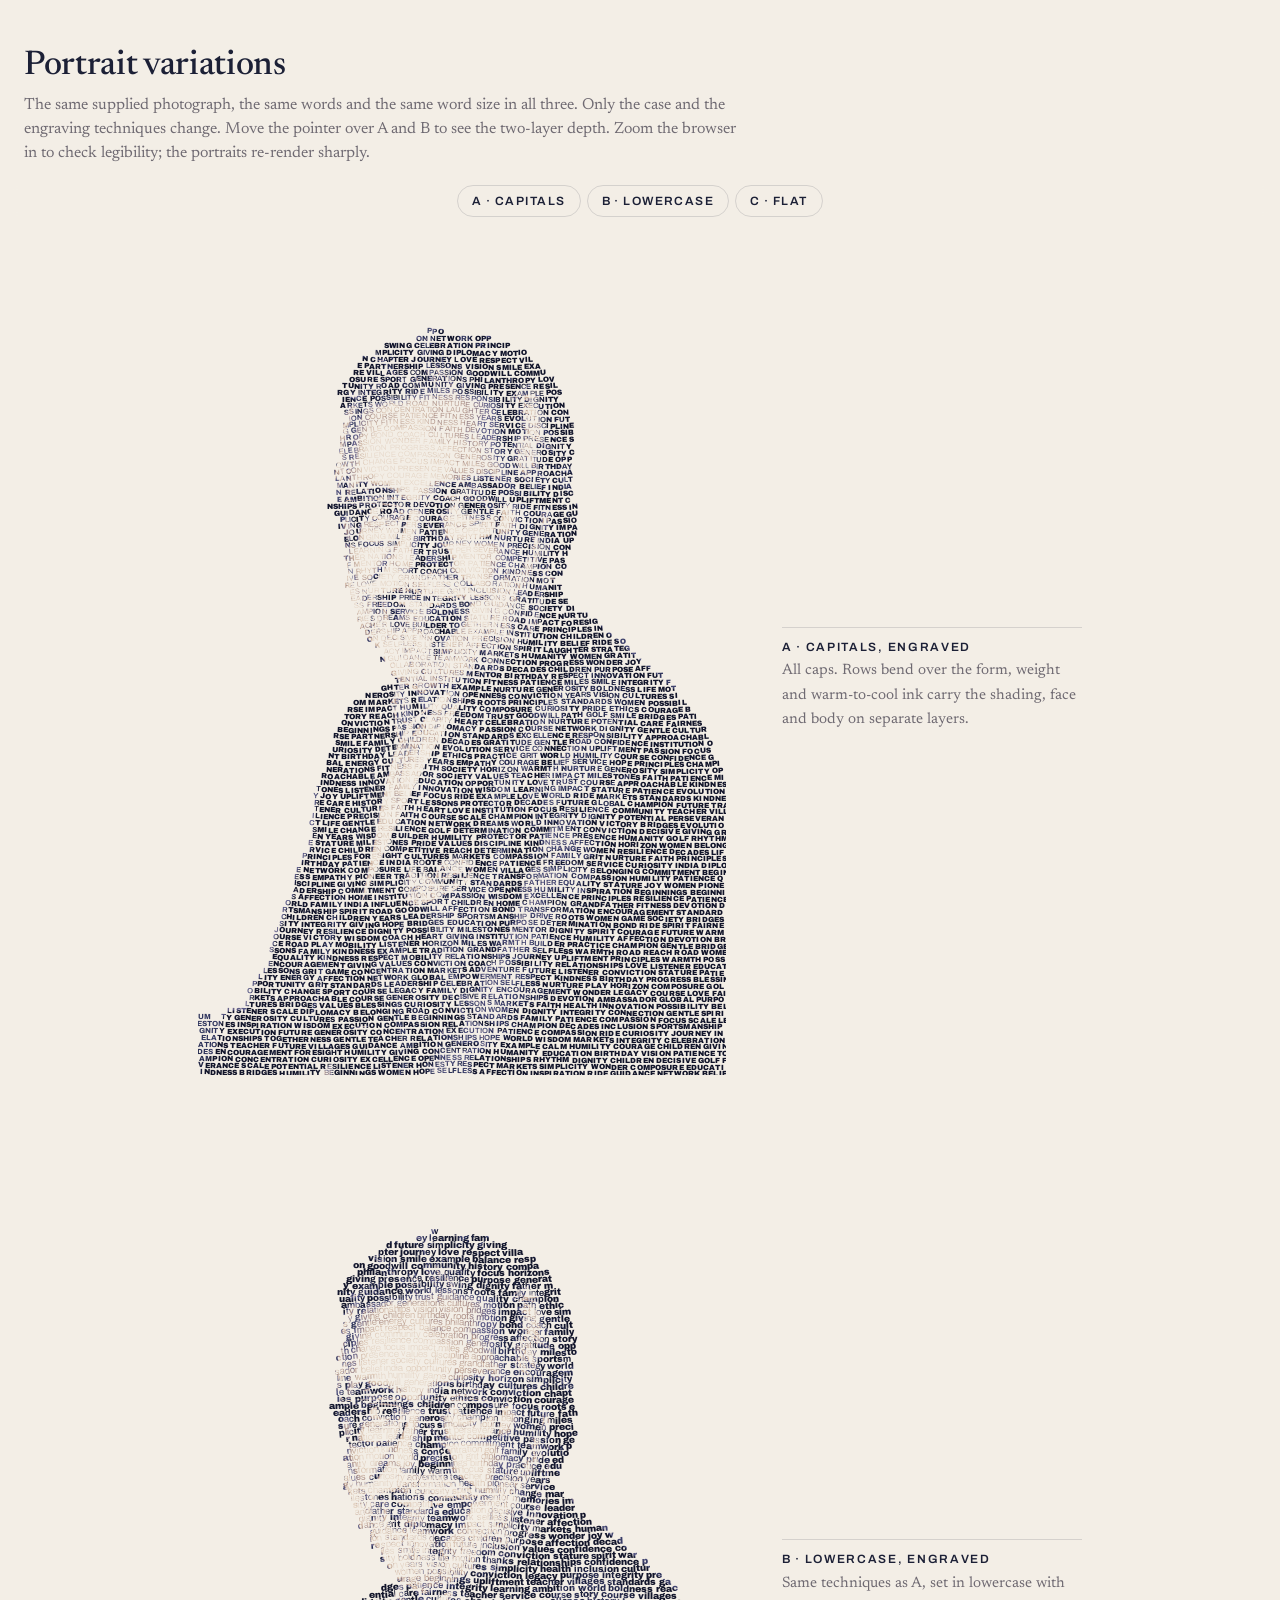
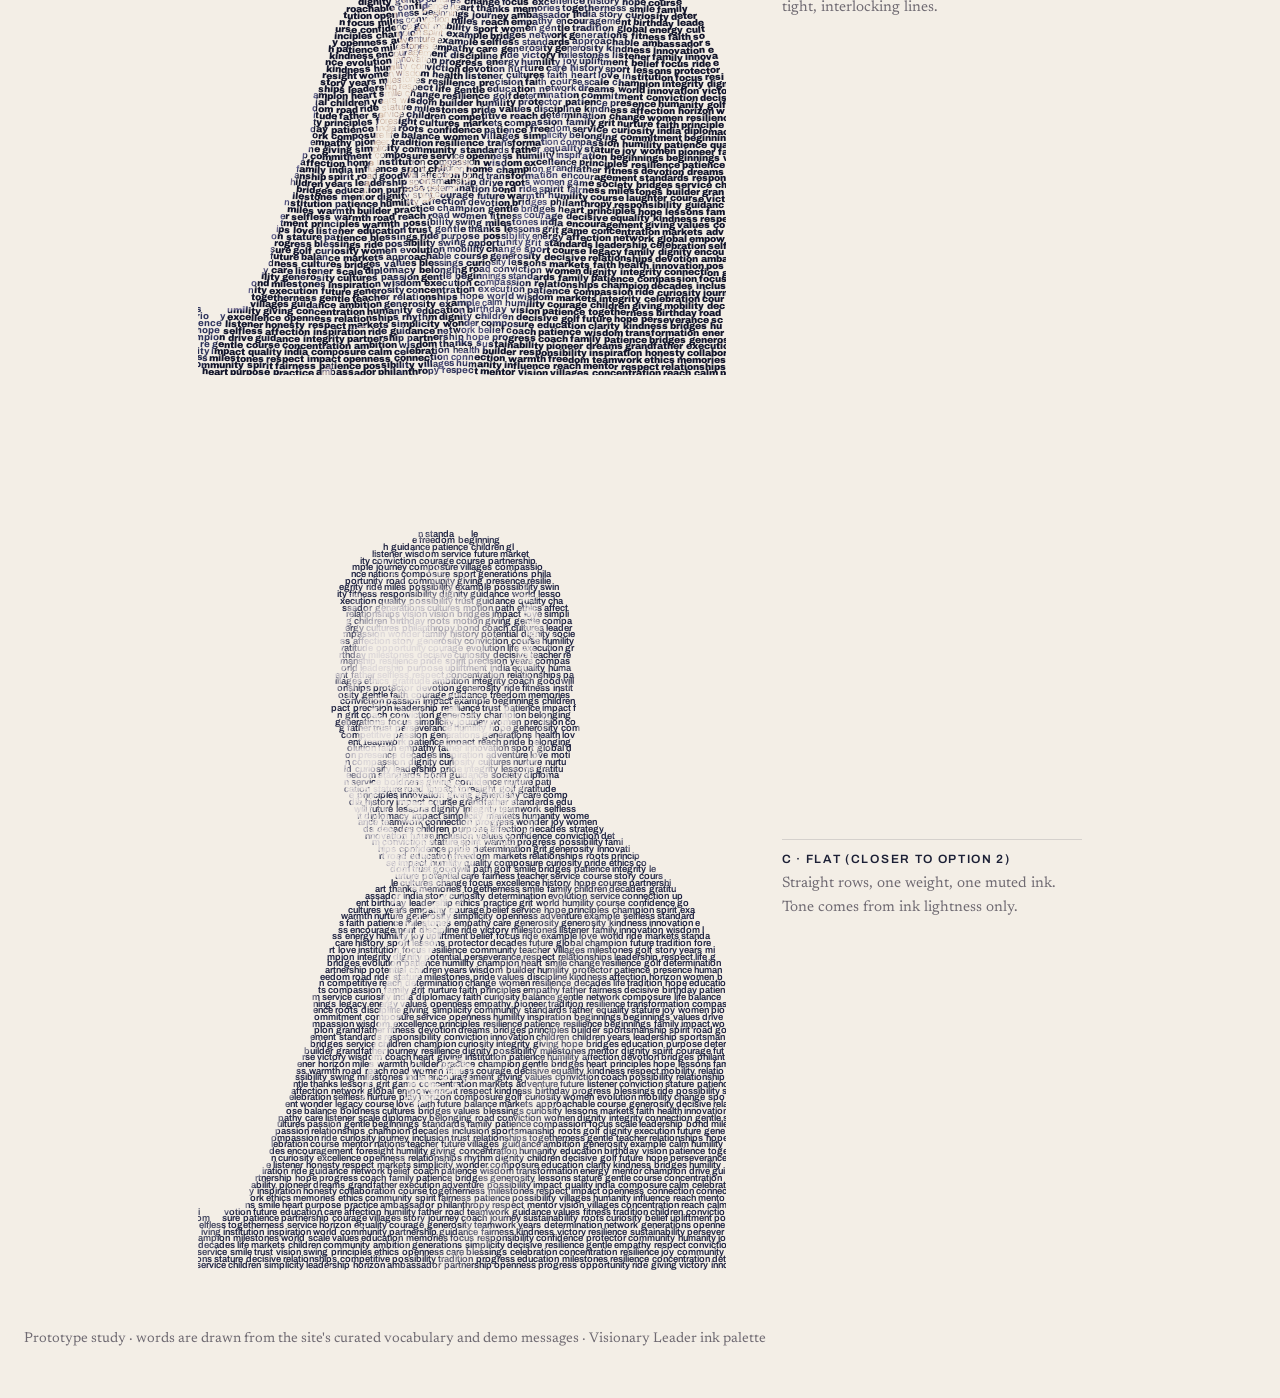
==== variations/index.html @ 2259f3e9 "Add portrait variation study (capitals / lowercase / flat) Standalone page at variations/index.html " ====
<!doctype html>
<html lang="en">
<head>
<meta charset="utf-8">
<meta name="viewport" content="width=device-width, initial-scale=1">
<title>Portrait Variations</title>
<link rel="preconnect" href="https://fonts.googleapis.com">
<link rel="preconnect" href="https://fonts.gstatic.com" crossorigin>
<link href="https://fonts.googleapis.com/css2?family=Archivo:wdth,wght@62..125,100..900&family=Newsreader:opsz,wght@6..72,400;6..72,500&display=swap" rel="stylesheet">
<style>
  :root { --paper: #f3eee6; --ink: #1c2036; --muted: #6f6a72; --line: rgba(28, 32, 54, .14); }
  * { box-sizing: border-box; }
  body { margin: 0; background: var(--paper); color: var(--ink); font: 400 16px/1.5 "Newsreader", Georgia, serif; }
  header { max-width: 1680px; margin: 0 auto; padding: 48px 24px 8px; }
  h1 { font: 500 34px/1.1 "Newsreader", Georgia, serif; margin: 0 0 8px; letter-spacing: -.01em; }
  header p { margin: 0; color: var(--muted); max-width: 720px; }
  nav { position: sticky; top: 0; z-index: 5; display: flex; gap: 6px; justify-content: center; padding: 12px; background: color-mix(in srgb, var(--paper) 88%, transparent); backdrop-filter: blur(8px); }
  nav a { font: 600 12px/1 "Archivo", sans-serif; letter-spacing: .12em; text-transform: uppercase; color: var(--ink); text-decoration: none; padding: 9px 14px; border: 1px solid var(--line); border-radius: 999px; }
  nav a:hover { background: var(--ink); color: var(--paper); }
  .grid { margin: 0 auto; padding: 0 24px; }
  /* each variation at the size the portrait has on the live site: ~88% of the viewport height */
  figure { margin: 0 auto; min-height: 100vh; display: flex; align-items: center; justify-content: center; gap: 56px; padding: 40px 0; max-width: 1400px; }
  .stage { position: relative; height: min(88vh, 150vw); aspect-ratio: 2 / 3; flex: none; }
  figcaption { max-width: 300px; }
  .stage canvas { position: absolute; inset: 0; width: 100%; height: 100%; transition: transform .25s ease-out; }
  figcaption { border-top: 1px solid var(--line); padding-top: 12px; }
  @media (max-width: 800px) { figure { flex-direction: column; gap: 16px; } .stage { height: auto; width: 100%; } figcaption { max-width: none; } }
  figcaption b { display: block; font: 600 12px/1.2 "Archivo", sans-serif; letter-spacing: .14em; text-transform: uppercase; margin-bottom: 4px; }
  figcaption span { color: var(--muted); font-size: 15px; }
  .note { max-width: 1680px; margin: 0 auto; padding: 0 24px 48px; color: var(--muted); font-size: 14px; }
</style>
</head>
<body>
<header>
  <h1>Portrait variations</h1>
  <p>The same supplied photograph, the same words and the same word size in all three. Only the case and the engraving techniques change. Move the pointer over A and B to see the two-layer depth. Zoom the browser in to check legibility; the portraits re-render sharply.</p>
</header>

<nav><a href="#v-a">A · Capitals</a><a href="#v-b">B · Lowercase</a><a href="#v-c">C · Flat</a></nav>
<div class="grid">
  <figure id="v-a">
    <div class="stage" data-variant="caps"></div>
    <figcaption><b>A · Capitals, engraved</b><span>All caps. Rows bend over the form, weight and warm-to-cool ink carry the shading, face and body on separate layers.</span></figcaption>
  </figure>
  <figure id="v-b">
    <div class="stage" data-variant="lower"></div>
    <figcaption><b>B · Lowercase, engraved</b><span>Same techniques as A, set in lowercase with tight, interlocking lines.</span></figcaption>
  </figure>
  <figure id="v-c">
    <div class="stage" data-variant="flat"></div>
    <figcaption><b>C · Flat (closer to option 2)</b><span>Straight rows, one weight, one muted ink. Tone comes from ink lightness only.</span></figcaption>
  </figure>
</div>
<p class="note">Prototype study · words are drawn from the site's curated vocabulary and demo messages · Visionary Leader ink palette</p>

<script src="portrait-src.js"></script>
<script src="../js/data.js"></script>
<script>
(async function () {
  const PAPER = [243, 238, 230];
  const FONT = '"Archivo", "Arial Narrow", sans-serif';

  // ---------- image sources ----------
  async function load(src) { const i = new Image(); i.src = src; await i.decode(); return i; }
  function pixels(img) {
    const c = document.createElement('canvas'); c.width = img.width; c.height = img.height;
    const x = c.getContext('2d'); x.drawImage(img, 0, 0);
    const d = x.getImageData(0, 0, c.width, c.height).data, out = new Float32Array(c.width * c.height);
    for (let i = 0; i < out.length; i++) out[i] = d[i * 4] / 255;
    return { w: c.width, h: c.height, d: out };
  }
  // separable box blur, three passes ≈ gaussian; used for the "form" field the rows bend over
  function blur(src, r) {
    const { w, h } = src; let a = Float32Array.from(src.d), b = new Float32Array(a.length);
    for (let pass = 0; pass < 3; pass++) {
      for (let y = 0; y < h; y++) { let s = 0; for (let x = -r; x <= r; x++) s += a[y * w + Math.min(w - 1, Math.max(0, x))];
        for (let x = 0; x < w; x++) { b[y * w + x] = s / (2 * r + 1); s += a[y * w + Math.min(w - 1, x + r + 1)] - a[y * w + Math.max(0, x - r)]; } }
      for (let x = 0; x < w; x++) { let s = 0; for (let y = -r; y <= r; y++) s += b[Math.min(h - 1, Math.max(0, y)) * w + x];
        for (let y = 0; y < h; y++) { a[y * w + x] = s / (2 * r + 1); s += b[Math.min(h - 1, y + r + 1) * w + x] - b[Math.max(0, y - r) * w + x]; } }
    }
    return { w, h, d: a };
  }
  const sampler = f => (u, v) => { // bilinear, normalised coords
    const x = Math.min(f.w - 1.001, Math.max(0, u * f.w - .5)), y = Math.min(f.h - 1.001, Math.max(0, v * f.h - .5));
    const x0 = x | 0, y0 = y | 0, fx = x - x0, fy = y - y0, i = y0 * f.w + x0;
    return (f.d[i] * (1 - fx) + f.d[i + 1] * fx) * (1 - fy) + (f.d[i + f.w] * (1 - fx) + f.d[i + f.w + 1] * fx) * fy;
  };

  await Promise.race([Promise.all([
    document.fonts.load('400 20px "Archivo"'), document.fonts.load('800 20px "Archivo"'), document.fonts.load('200 20px "Archivo"')
  ]), new Promise(r => setTimeout(r, 3000))]);
  const lumF = pixels(await load(window.PM_LUM)), maskF = pixels(await load(window.PM_MASK));
  const L = sampler(lumF), M = sampler(maskF), F = sampler(blur(lumF, 26));

  // ---------- words ----------
  const words = window.VOCAB_RAW.map(s => s.split('|')[0].split(',')[0]);
  window.SAMPLE_MESSAGES.forEach(m => m.text.toLowerCase().match(/[a-z]{4,}/g).forEach(w => words.includes(w) && words.push(w)));
  function rng(seed) { let a = seed >>> 0; return () => { a = (a * 1664525 + 1013904223) >>> 0; return a / 4294967296; }; }

  // ---------- colour ----------
  const hex = h => [1, 3, 5].map(i => parseInt(h.slice(i, i + 2), 16));
  function ramp(stops) { // stops: [[t, '#hex'], ...]
    const s = stops.map(([t, h]) => [t, hex(h)]);
    return t => {
      let k = 0; while (k < s.length - 2 && t > s[k + 1][0]) k++;
      const [t0, c0] = s[k], [t1, c1] = s[k + 1], f = Math.min(1, Math.max(0, (t - t0) / (t1 - t0)));
      return c0.map((c, i) => Math.round(c + (c1[i] - c) * f));
    };
  }
  // warm light → cool shadow (Visionary Leader: muted indigo family)
  const warmCool = ramp([[0, '#f3eee6'], [0.1, '#d9c0aa'], [0.3, '#a5877f'], [0.55, '#5c5b8a'], [0.8, '#2e345d'], [1, '#11142a']]);
  const flatInk = ramp([[0, '#f3eee6'], [0.1, '#cfcad0'], [1, '#1c2140']]);

  // ---------- renderer ----------
  const VARIANTS = {
    caps:  { upper: true,  engraved: true },
    lower: { upper: false, engraved: true },
    flat:  { upper: false, engraved: false }
  };
  // 0 = highlight, 1 = deep shadow. Highlights keep a floor of light ink so the whole silhouette stays made of words
  const toneOf = l => { const k = Math.min(1, Math.max(0, (0.85 - l) / 0.7)); return 0.06 + 0.94 * k * k * (3 - 2 * k); }; // S-curve: clean highlights, deep features
  const FACE = (u, v) => { const dx = (u - 0.47) / 0.27, dy = (v - 0.31) / 0.27; return dx * dx + dy * dy < 1; };

  function render(stage) {
    const opt = VARIANTS[stage.dataset.variant];
    const W = stage.clientWidth, H = stage.clientHeight, dpr = Math.min(3, window.devicePixelRatio || 1);
    stage.innerHTML = '';
    const layers = (opt.engraved ? ['body', 'face'] : ['all']).map(name => {
      const c = document.createElement('canvas'); c.width = Math.round(W * dpr); c.height = Math.round(H * dpr); c.dataset.layer = name;
      stage.appendChild(c); const x = c.getContext('2d'); x.textBaseline = 'alphabetic'; return { name, c, x };
    });
    const pick = (u, v) => layers.length === 1 ? layers[0] : layers[FACE(u, v) ? 1 : 0];

    // identical row pitch for every variant; lowercase gets a larger body so its x-height matches cap density
    const lh = H / 118;   // ≈ 7px rows at live size: reads as an image, words legible up close or zoomed
    const fs = opt.upper ? lh * 1.12 : lh * 1.4;   // tight leading: letters nearly touch row to row, so shadows can go dark
    const track = opt.upper ? fs * 0.02 : 0;
    const space = fs * 0.26;
    const amp = opt.engraved ? lh * 1.6 : 0;             // how far rows bend over the form
    const R = rng(20261001);
    const widthCache = new Map();
    const adv = (ch, wt) => {
      const k = wt + ch; let v = widthCache.get(k);
      if (v === undefined) { const x = layers[0].x; x.font = `${wt} ${fs}px ${FONT}`; v = x.measureText(ch).width; widthCache.set(k, v); }
      return v;
    };
    const baseline = (x, y0) => y0 - amp * (F(x / W, y0 / H) - 0.5);
    // 0 = highlight, 1 = deep shadow. Highlights keep a floor of light ink so the whole silhouette stays made of words
    const tone = (x, y) => toneOf(L(x / W, y / H));

    layers.forEach(l => { if ('fontStretch' in l.x) l.x.fontStretch = 'semi-condensed'; });

    for (let y0 = -amp; y0 < H + amp; y0 += lh) {
      let x = -R() * fs * 6;
      while (x < W) {
        let word = words[(R() * words.length) | 0]; word = opt.upper ? word.toUpperCase() : word;
        for (const ch of word) {
          const t0 = tone(x, baseline(x, y0));
          const wt = opt.engraved ? Math.round((120 + 780 * Math.pow(t0, 0.85)) / 20) * 20 : 600;
          const a = adv(ch, wt), cx = x + a / 2, cy = baseline(cx, y0);
          const u = cx / W, v = (cy - fs * 0.3) / H;
          if (u >= 0 && u <= 1 && v >= 0 && v <= 1 && M(u, v) > 0.5) {
            const ctx = pick(u, v).x;
            ctx.font = `${wt} ${fs}px ${FONT}`;
            ctx.fillStyle = '#000';
            if (opt.engraved) {
              const ang = Math.atan2(baseline(cx + 2, y0) - baseline(cx - 2, y0), 4);
              const c = Math.cos(ang), s = Math.sin(ang);
              ctx.setTransform(dpr * c, dpr * s, -dpr * s, dpr * c, dpr * cx, dpr * cy);
              ctx.fillText(ch, -a / 2, 0);
            } else {
              ctx.setTransform(dpr, 0, 0, dpr, 0, 0);
              ctx.fillText(ch, x, cy);
            }
          }
          x += a + track;
        }
        x += space;
      }
    }
    // colour every pixel inside the letters from the tone-mapped photo, so detail survives below letter size
    const paint = colourImage(opt.engraved ? warmCool : flatInk);
    layers.forEach(l => {
      l.x.setTransform(1, 0, 0, 1, 0, 0);
      l.x.globalCompositeOperation = 'source-in';
      l.x.drawImage(paint, 0, 0, l.c.width, l.c.height);
      l.x.globalCompositeOperation = 'source-over';
    });
  }
  const paintCache = new Map();
  function colourImage(rampFn) {
    if (paintCache.has(rampFn)) return paintCache.get(rampFn);
    const c = document.createElement('canvas'); c.width = lumF.w; c.height = lumF.h;
    const x = c.getContext('2d'), id = x.createImageData(c.width, c.height);
    for (let i = 0; i < lumF.d.length; i++) {
      const col = rampFn(toneOf(lumF.d[i]));
      id.data[i * 4] = col[0]; id.data[i * 4 + 1] = col[1]; id.data[i * 4 + 2] = col[2]; id.data[i * 4 + 3] = 255;
    }
    x.putImageData(id, 0, 0); paintCache.set(rampFn, c); return c;
  }

  const stages = [...document.querySelectorAll('.stage')];
  stages.forEach(render);

  // two-layer relief: the face layer moves slightly more than the body layer
  stages.filter(s => VARIANTS[s.dataset.variant].engraved).forEach(s => {
    s.addEventListener('pointermove', e => {
      const r = s.getBoundingClientRect(), mx = (e.clientX - r.left) / r.width - 0.5, my = (e.clientY - r.top) / r.height - 0.5;
      s.querySelector('[data-layer=face]').style.transform = `translate(${mx * 7}px, ${my * 5}px)`;
      s.querySelector('[data-layer=body]').style.transform = `translate(${mx * -3}px, ${my * -2}px)`;
    });
    s.addEventListener('pointerleave', () => s.querySelectorAll('canvas').forEach(c => { c.style.transform = ''; }));
  });

  let t, lastDpr = devicePixelRatio;
  addEventListener('resize', () => { clearTimeout(t); t = setTimeout(() => { stages.forEach(render); lastDpr = devicePixelRatio; }, 200); });
})();
</script>
</body>
</html>
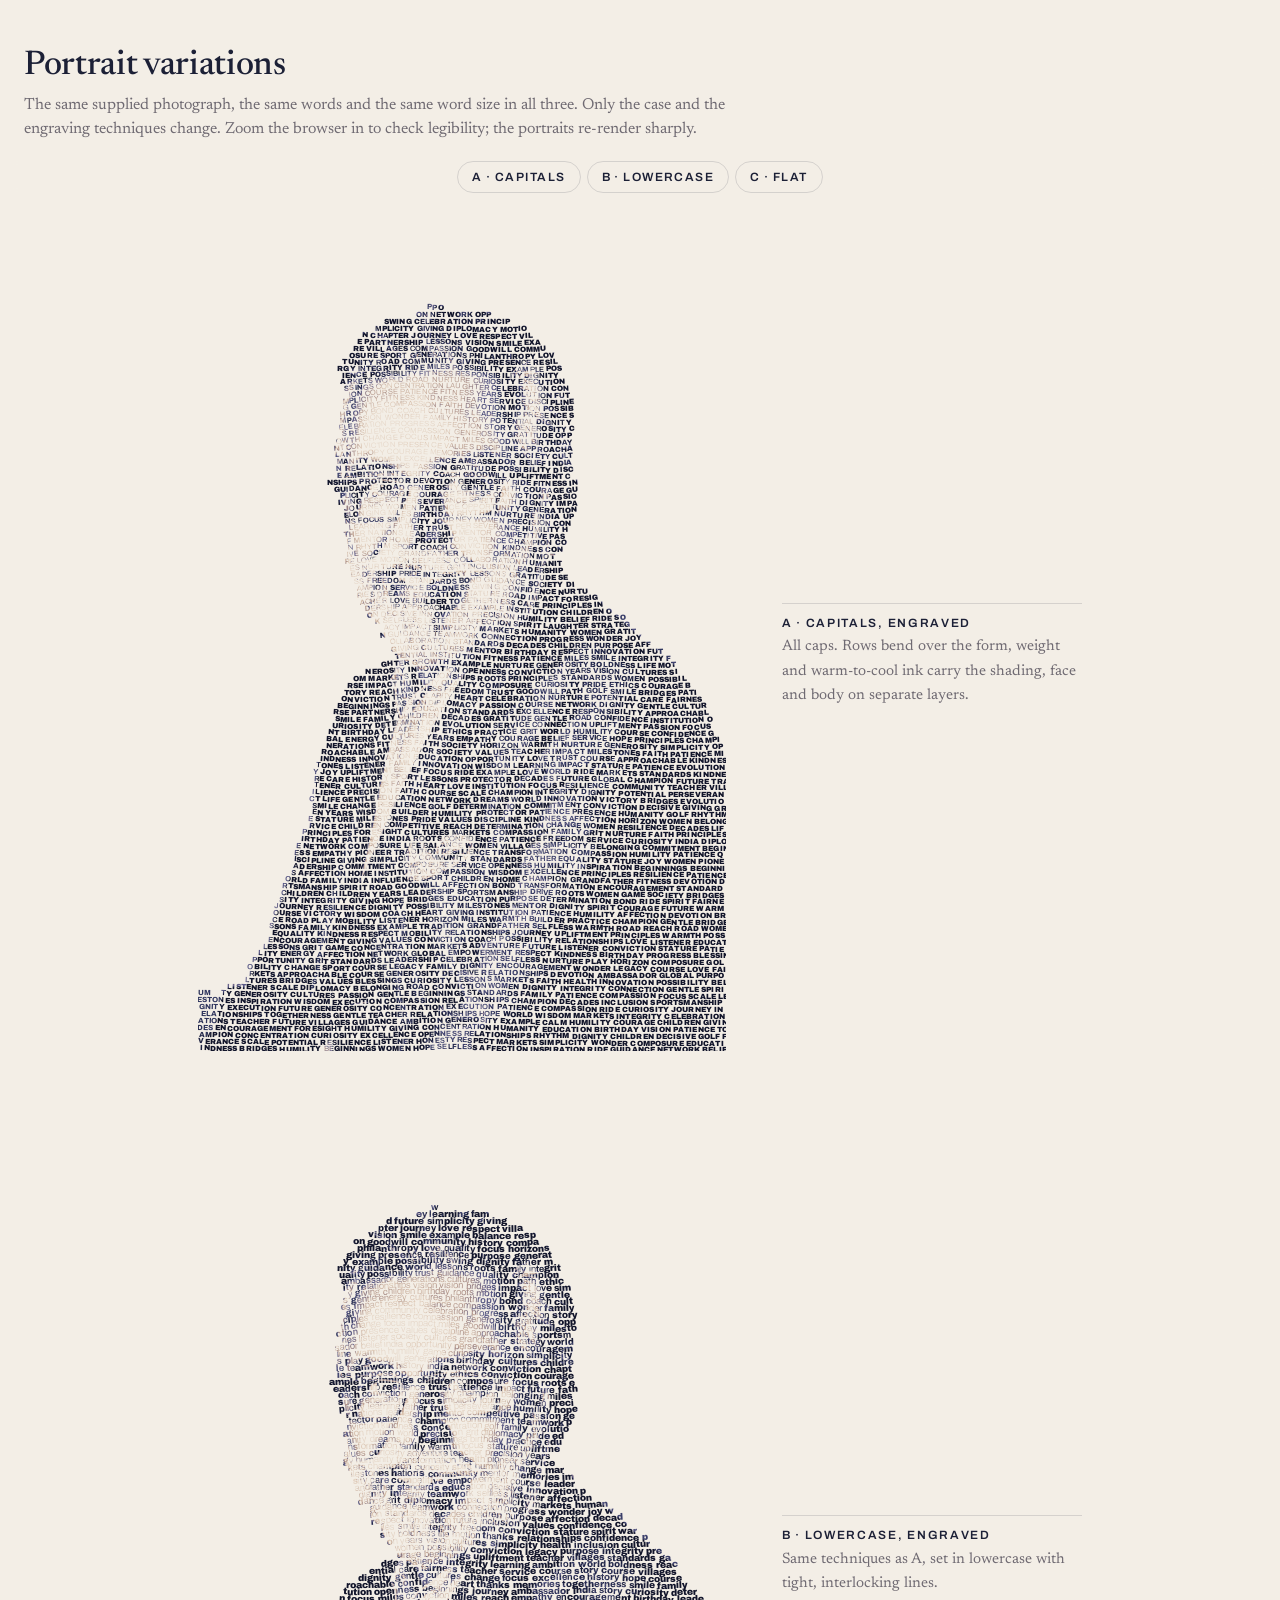
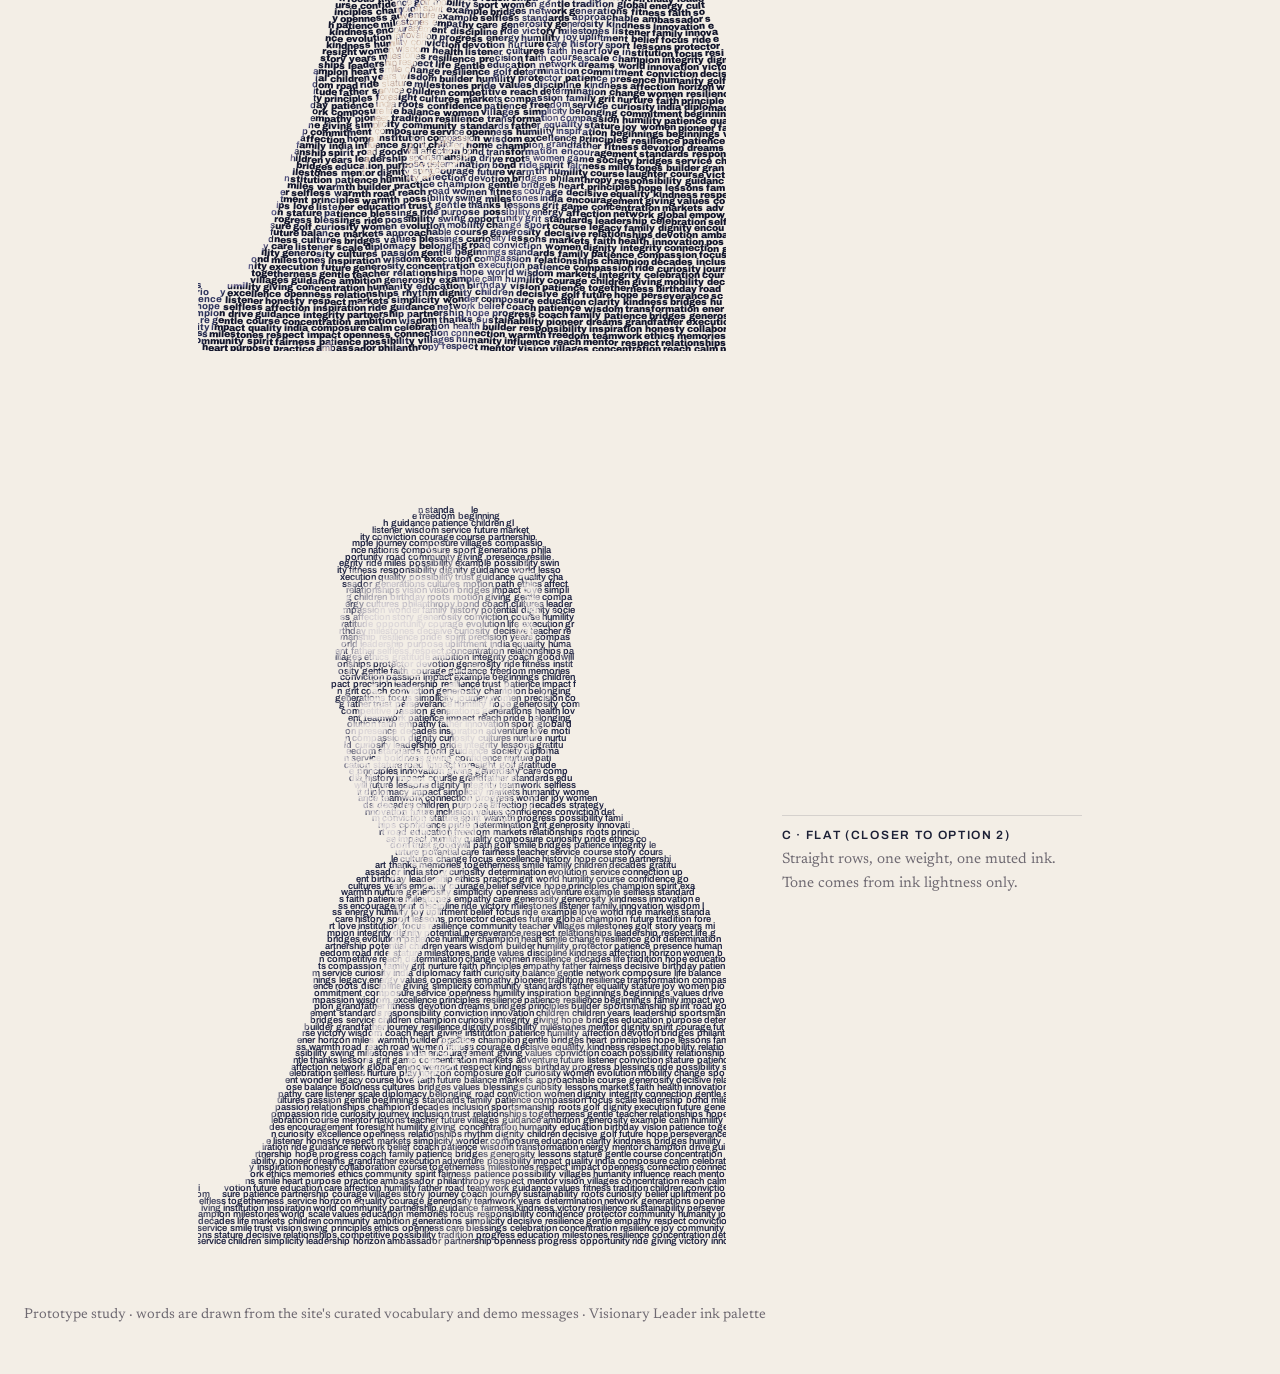
==== commit 1d80c554: "Remove portrait layer hover separation" ====
--- a/variations/index.html
+++ b/variations/index.html
@@ -3,6 +3,10 @@
 <head>
 <meta charset="utf-8">
 <meta name="viewport" content="width=device-width, initial-scale=1">
+<script>
+  // Relative paths below need a trailing slash: hosts like Vercel may serve this page as /variations
+  if (location.protocol !== 'file:' && !/\/$|\.html$/.test(location.pathname)) location.replace(location.pathname + '/' + location.search + location.hash);
+</script>
 <title>Portrait Variations</title>
 <link rel="preconnect" href="https://fonts.googleapis.com">
 <link rel="preconnect" href="https://fonts.gstatic.com" crossorigin>
@@ -33,7 +37,7 @@
 <body>
 <header>
   <h1>Portrait variations</h1>
-  <p>The same supplied photograph, the same words and the same word size in all three. Only the case and the engraving techniques change. Move the pointer over A and B to see the two-layer depth. Zoom the browser in to check legibility; the portraits re-render sharply.</p>
+  <p>The same supplied photograph, the same words and the same word size in all three. Only the case and the engraving techniques change. Zoom the browser in to check legibility; the portraits re-render sharply.</p>
 </header>
 
 <nav><a href="#v-a">A · Capitals</a><a href="#v-b">B · Lowercase</a><a href="#v-c">C · Flat</a></nav>
@@ -57,6 +61,10 @@
 <script src="../js/data.js"></script>
 <script>
 (async function () {
+  if (!window.PM_LUM || !window.VOCAB_RAW) {
+    document.querySelectorAll('.stage').forEach(st => { st.innerHTML = '<p style="padding:24px;color:#a33">Portrait data failed to load (portrait-src.js or ../js/data.js). Check the page URL ends in /variations/.</p>'; });
+    return;
+  }
   const PAPER = [243, 238, 230];
   const FONT = '"Archivo", "Arial Narrow", sans-serif';
 
@@ -202,16 +210,6 @@
   const stages = [...document.querySelectorAll('.stage')];
   stages.forEach(render);
 
-  // two-layer relief: the face layer moves slightly more than the body layer
-  stages.filter(s => VARIANTS[s.dataset.variant].engraved).forEach(s => {
-    s.addEventListener('pointermove', e => {
-      const r = s.getBoundingClientRect(), mx = (e.clientX - r.left) / r.width - 0.5, my = (e.clientY - r.top) / r.height - 0.5;
-      s.querySelector('[data-layer=face]').style.transform = `translate(${mx * 7}px, ${my * 5}px)`;
-      s.querySelector('[data-layer=body]').style.transform = `translate(${mx * -3}px, ${my * -2}px)`;
-    });
-    s.addEventListener('pointerleave', () => s.querySelectorAll('canvas').forEach(c => { c.style.transform = ''; }));
-  });
-
   let t, lastDpr = devicePixelRatio;
   addEventListener('resize', () => { clearTimeout(t); t = setTimeout(() => { stages.forEach(render); lastDpr = devicePixelRatio; }, 200); });
 })();
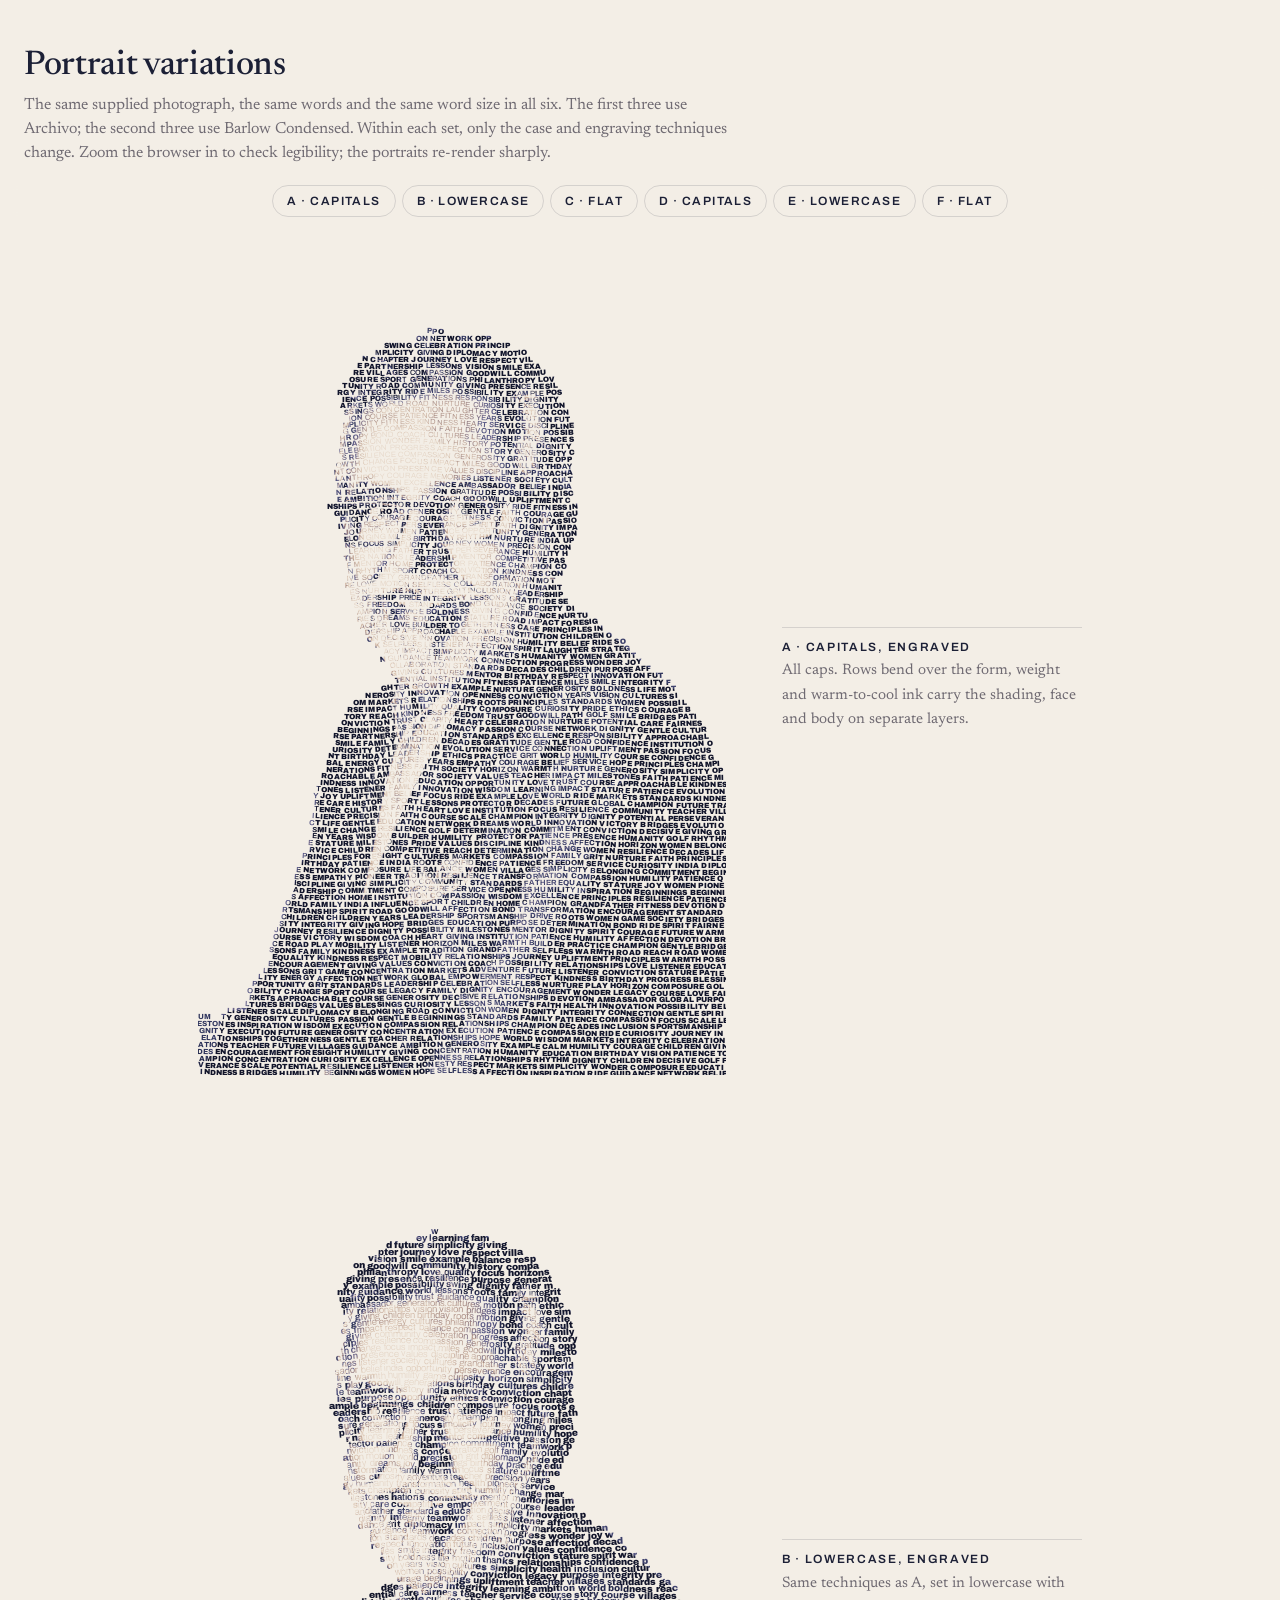
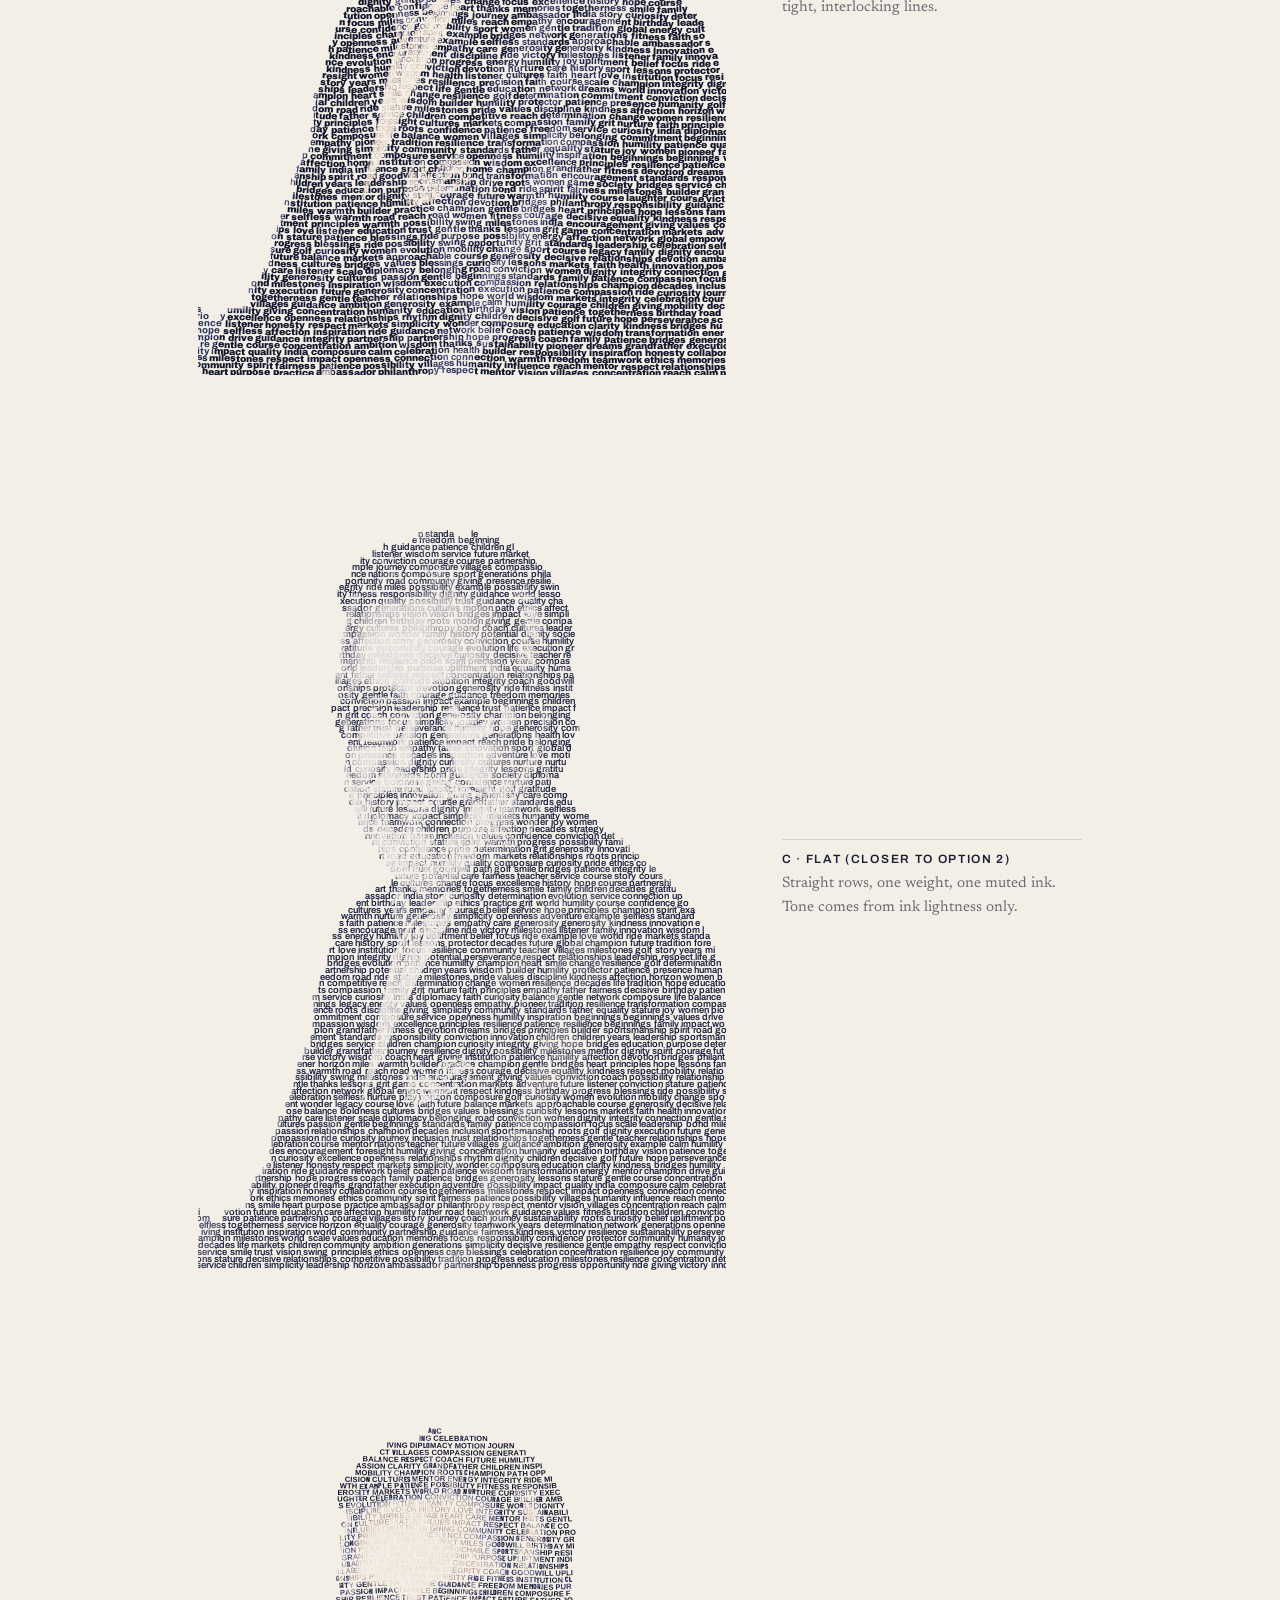
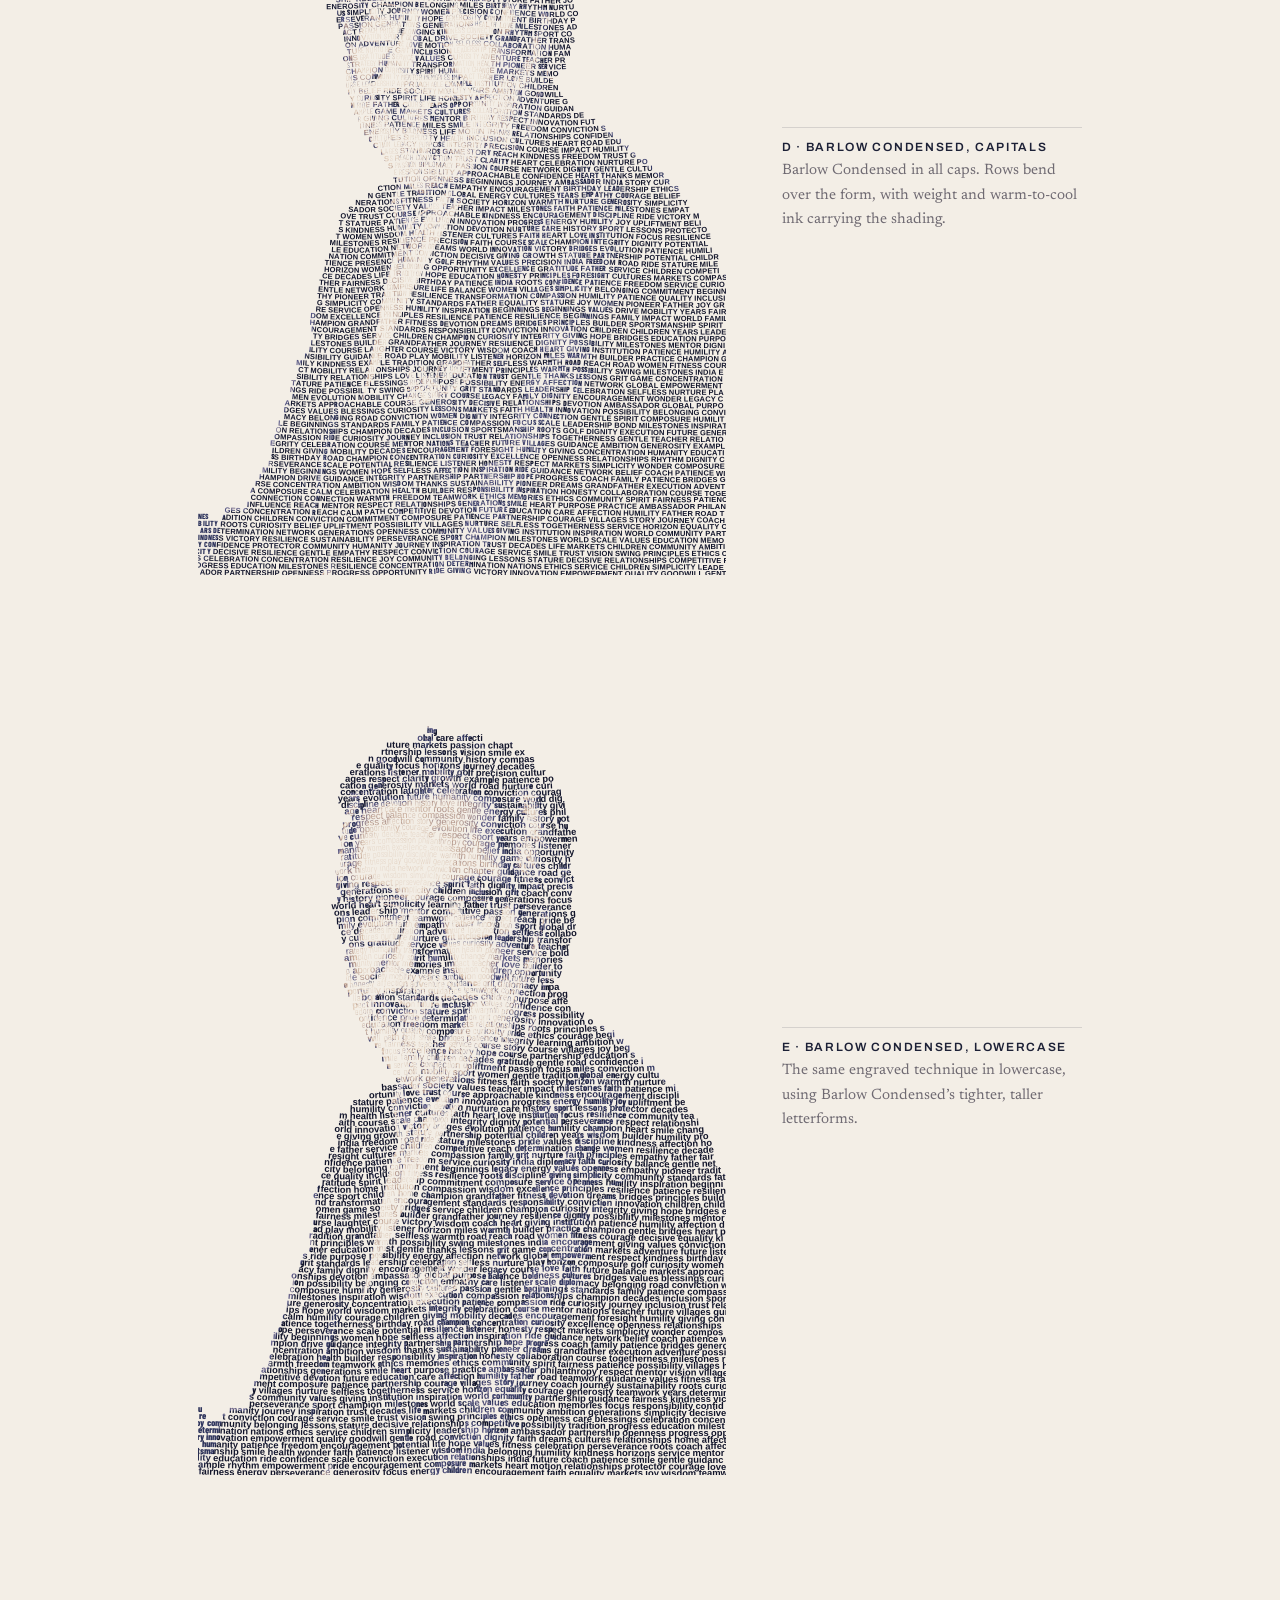
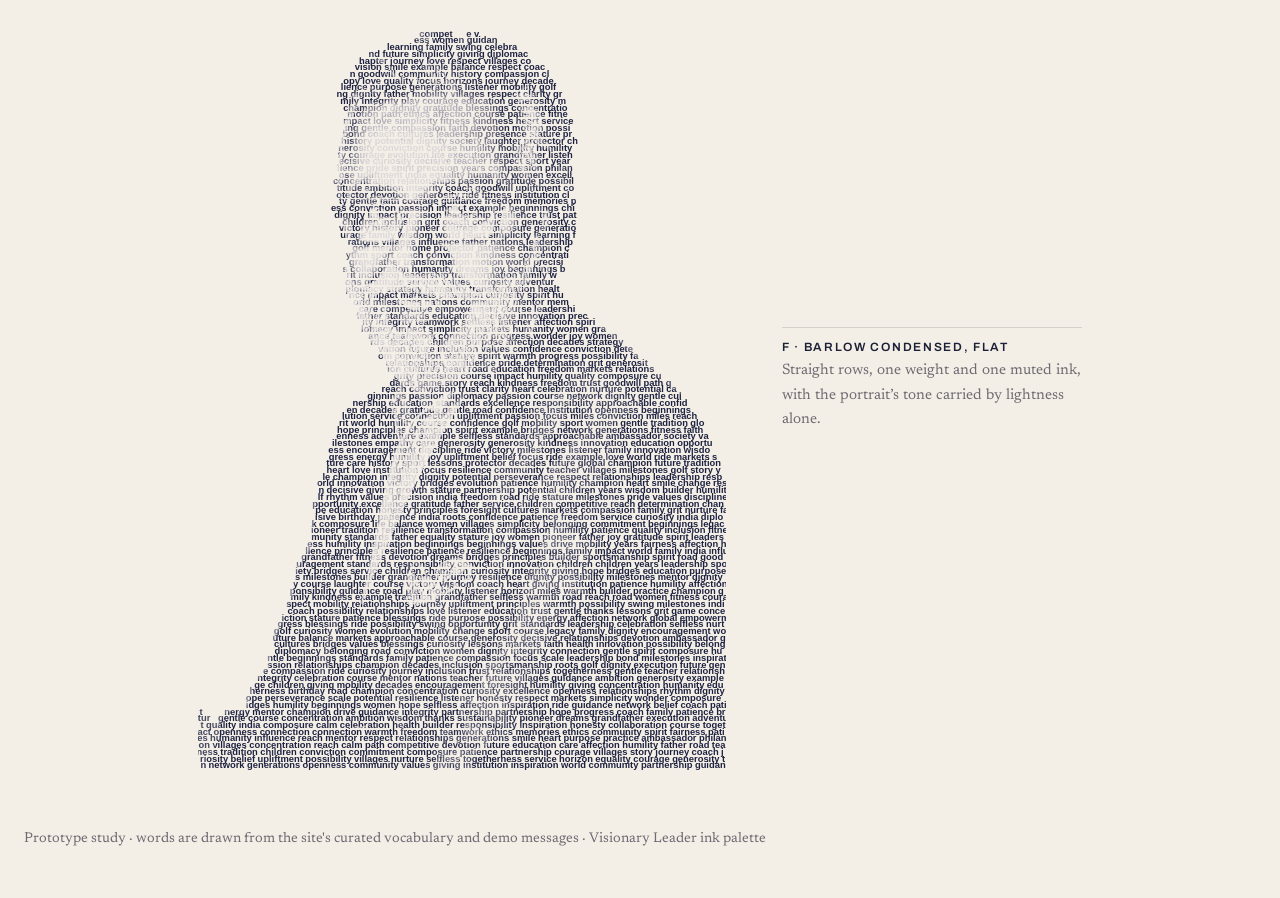
==== commit cc256440: "Add Barlow Condensed portrait variations" ====
--- a/variations/index.html
+++ b/variations/index.html
@@ -10,7 +10,7 @@
 <title>Portrait Variations</title>
 <link rel="preconnect" href="https://fonts.googleapis.com">
 <link rel="preconnect" href="https://fonts.gstatic.com" crossorigin>
-<link href="https://fonts.googleapis.com/css2?family=Archivo:wdth,wght@62..125,100..900&family=Newsreader:opsz,wght@6..72,400;6..72,500&display=swap" rel="stylesheet">
+<link href="https://fonts.googleapis.com/css2?family=Archivo:wdth,wght@62..125,100..900&family=Barlow+Condensed:wght@100..900&family=Newsreader:opsz,wght@6..72,400;6..72,500&display=swap" rel="stylesheet">
 <style>
   :root { --paper: #f3eee6; --ink: #1c2036; --muted: #6f6a72; --line: rgba(28, 32, 54, .14); }
   * { box-sizing: border-box; }
@@ -18,7 +18,7 @@
   header { max-width: 1680px; margin: 0 auto; padding: 48px 24px 8px; }
   h1 { font: 500 34px/1.1 "Newsreader", Georgia, serif; margin: 0 0 8px; letter-spacing: -.01em; }
   header p { margin: 0; color: var(--muted); max-width: 720px; }
-  nav { position: sticky; top: 0; z-index: 5; display: flex; gap: 6px; justify-content: center; padding: 12px; background: color-mix(in srgb, var(--paper) 88%, transparent); backdrop-filter: blur(8px); }
+  nav { position: sticky; top: 0; z-index: 5; display: flex; flex-wrap: wrap; gap: 6px; justify-content: center; padding: 12px; background: color-mix(in srgb, var(--paper) 88%, transparent); backdrop-filter: blur(8px); }
   nav a { font: 600 12px/1 "Archivo", sans-serif; letter-spacing: .12em; text-transform: uppercase; color: var(--ink); text-decoration: none; padding: 9px 14px; border: 1px solid var(--line); border-radius: 999px; }
   nav a:hover { background: var(--ink); color: var(--paper); }
   .grid { margin: 0 auto; padding: 0 24px; }
@@ -37,10 +37,10 @@
 <body>
 <header>
   <h1>Portrait variations</h1>
-  <p>The same supplied photograph, the same words and the same word size in all three. Only the case and the engraving techniques change. Zoom the browser in to check legibility; the portraits re-render sharply.</p>
+  <p>The same supplied photograph, the same words and the same word size in all six. The first three use Archivo; the second three use Barlow Condensed. Within each set, only the case and engraving techniques change. Zoom the browser in to check legibility; the portraits re-render sharply.</p>
 </header>
 
-<nav><a href="#v-a">A · Capitals</a><a href="#v-b">B · Lowercase</a><a href="#v-c">C · Flat</a></nav>
+<nav><a href="#v-a">A · Capitals</a><a href="#v-b">B · Lowercase</a><a href="#v-c">C · Flat</a><a href="#v-d">D · Capitals</a><a href="#v-e">E · Lowercase</a><a href="#v-f">F · Flat</a></nav>
 <div class="grid">
   <figure id="v-a">
     <div class="stage" data-variant="caps"></div>
@@ -53,6 +53,18 @@
   <figure id="v-c">
     <div class="stage" data-variant="flat"></div>
     <figcaption><b>C · Flat (closer to option 2)</b><span>Straight rows, one weight, one muted ink. Tone comes from ink lightness only.</span></figcaption>
+  </figure>
+  <figure id="v-d">
+    <div class="stage" data-variant="barlow-caps"></div>
+    <figcaption><b>D · Barlow Condensed, capitals</b><span>Barlow Condensed in all caps. Rows bend over the form, with weight and warm-to-cool ink carrying the shading.</span></figcaption>
+  </figure>
+  <figure id="v-e">
+    <div class="stage" data-variant="barlow-lower"></div>
+    <figcaption><b>E · Barlow Condensed, lowercase</b><span>The same engraved technique in lowercase, using Barlow Condensed’s tighter, taller letterforms.</span></figcaption>
+  </figure>
+  <figure id="v-f">
+    <div class="stage" data-variant="barlow-flat"></div>
+    <figcaption><b>F · Barlow Condensed, flat</b><span>Straight rows, one weight and one muted ink, with the portrait’s tone carried by lightness alone.</span></figcaption>
   </figure>
 </div>
 <p class="note">Prototype study · words are drawn from the site's curated vocabulary and demo messages · Visionary Leader ink palette</p>
@@ -66,7 +78,10 @@
     return;
   }
   const PAPER = [243, 238, 230];
-  const FONT = '"Archivo", "Arial Narrow", sans-serif';
+  const FONTS = {
+    archivo: '"Archivo", "Arial Narrow", sans-serif',
+    barlow: '"Barlow Condensed", "Arial Narrow", sans-serif'
+  };
 
   // ---------- image sources ----------
   async function load(src) { const i = new Image(); i.src = src; await i.decode(); return i; }
@@ -95,7 +110,8 @@
   };
 
   await Promise.race([Promise.all([
-    document.fonts.load('400 20px "Archivo"'), document.fonts.load('800 20px "Archivo"'), document.fonts.load('200 20px "Archivo"')
+    document.fonts.load('400 20px "Archivo"'), document.fonts.load('800 20px "Archivo"'), document.fonts.load('200 20px "Archivo"'),
+    document.fonts.load('400 20px "Barlow Condensed"'), document.fonts.load('800 20px "Barlow Condensed"'), document.fonts.load('200 20px "Barlow Condensed"')
   ]), new Promise(r => setTimeout(r, 3000))]);
   const lumF = pixels(await load(window.PM_LUM)), maskF = pixels(await load(window.PM_MASK));
   const L = sampler(lumF), M = sampler(maskF), F = sampler(blur(lumF, 26));
@@ -121,9 +137,12 @@
 
   // ---------- renderer ----------
   const VARIANTS = {
-    caps:  { upper: true,  engraved: true },
-    lower: { upper: false, engraved: true },
-    flat:  { upper: false, engraved: false }
+    caps:         { upper: true,  engraved: true,  font: 'archivo' },
+    lower:        { upper: false, engraved: true,  font: 'archivo' },
+    flat:         { upper: false, engraved: false, font: 'archivo' },
+    'barlow-caps':  { upper: true,  engraved: true,  font: 'barlow' },
+    'barlow-lower': { upper: false, engraved: true,  font: 'barlow' },
+    'barlow-flat':  { upper: false, engraved: false, font: 'barlow' }
   };
   // 0 = highlight, 1 = deep shadow. Highlights keep a floor of light ink so the whole silhouette stays made of words
   const toneOf = l => { const k = Math.min(1, Math.max(0, (0.85 - l) / 0.7)); return 0.06 + 0.94 * k * k * (3 - 2 * k); }; // S-curve: clean highlights, deep features
@@ -131,6 +150,7 @@
 
   function render(stage) {
     const opt = VARIANTS[stage.dataset.variant];
+    const font = FONTS[opt.font];
     const W = stage.clientWidth, H = stage.clientHeight, dpr = Math.min(3, window.devicePixelRatio || 1);
     stage.innerHTML = '';
     const layers = (opt.engraved ? ['body', 'face'] : ['all']).map(name => {
@@ -149,7 +169,7 @@
     const widthCache = new Map();
     const adv = (ch, wt) => {
       const k = wt + ch; let v = widthCache.get(k);
-      if (v === undefined) { const x = layers[0].x; x.font = `${wt} ${fs}px ${FONT}`; v = x.measureText(ch).width; widthCache.set(k, v); }
+      if (v === undefined) { const x = layers[0].x; x.font = `${wt} ${fs}px ${font}`; v = x.measureText(ch).width; widthCache.set(k, v); }
       return v;
     };
     const baseline = (x, y0) => y0 - amp * (F(x / W, y0 / H) - 0.5);
@@ -169,7 +189,7 @@
           const u = cx / W, v = (cy - fs * 0.3) / H;
           if (u >= 0 && u <= 1 && v >= 0 && v <= 1 && M(u, v) > 0.5) {
             const ctx = pick(u, v).x;
-            ctx.font = `${wt} ${fs}px ${FONT}`;
+            ctx.font = `${wt} ${fs}px ${font}`;
             ctx.fillStyle = '#000';
             if (opt.engraved) {
               const ang = Math.atan2(baseline(cx + 2, y0) - baseline(cx - 2, y0), 4);
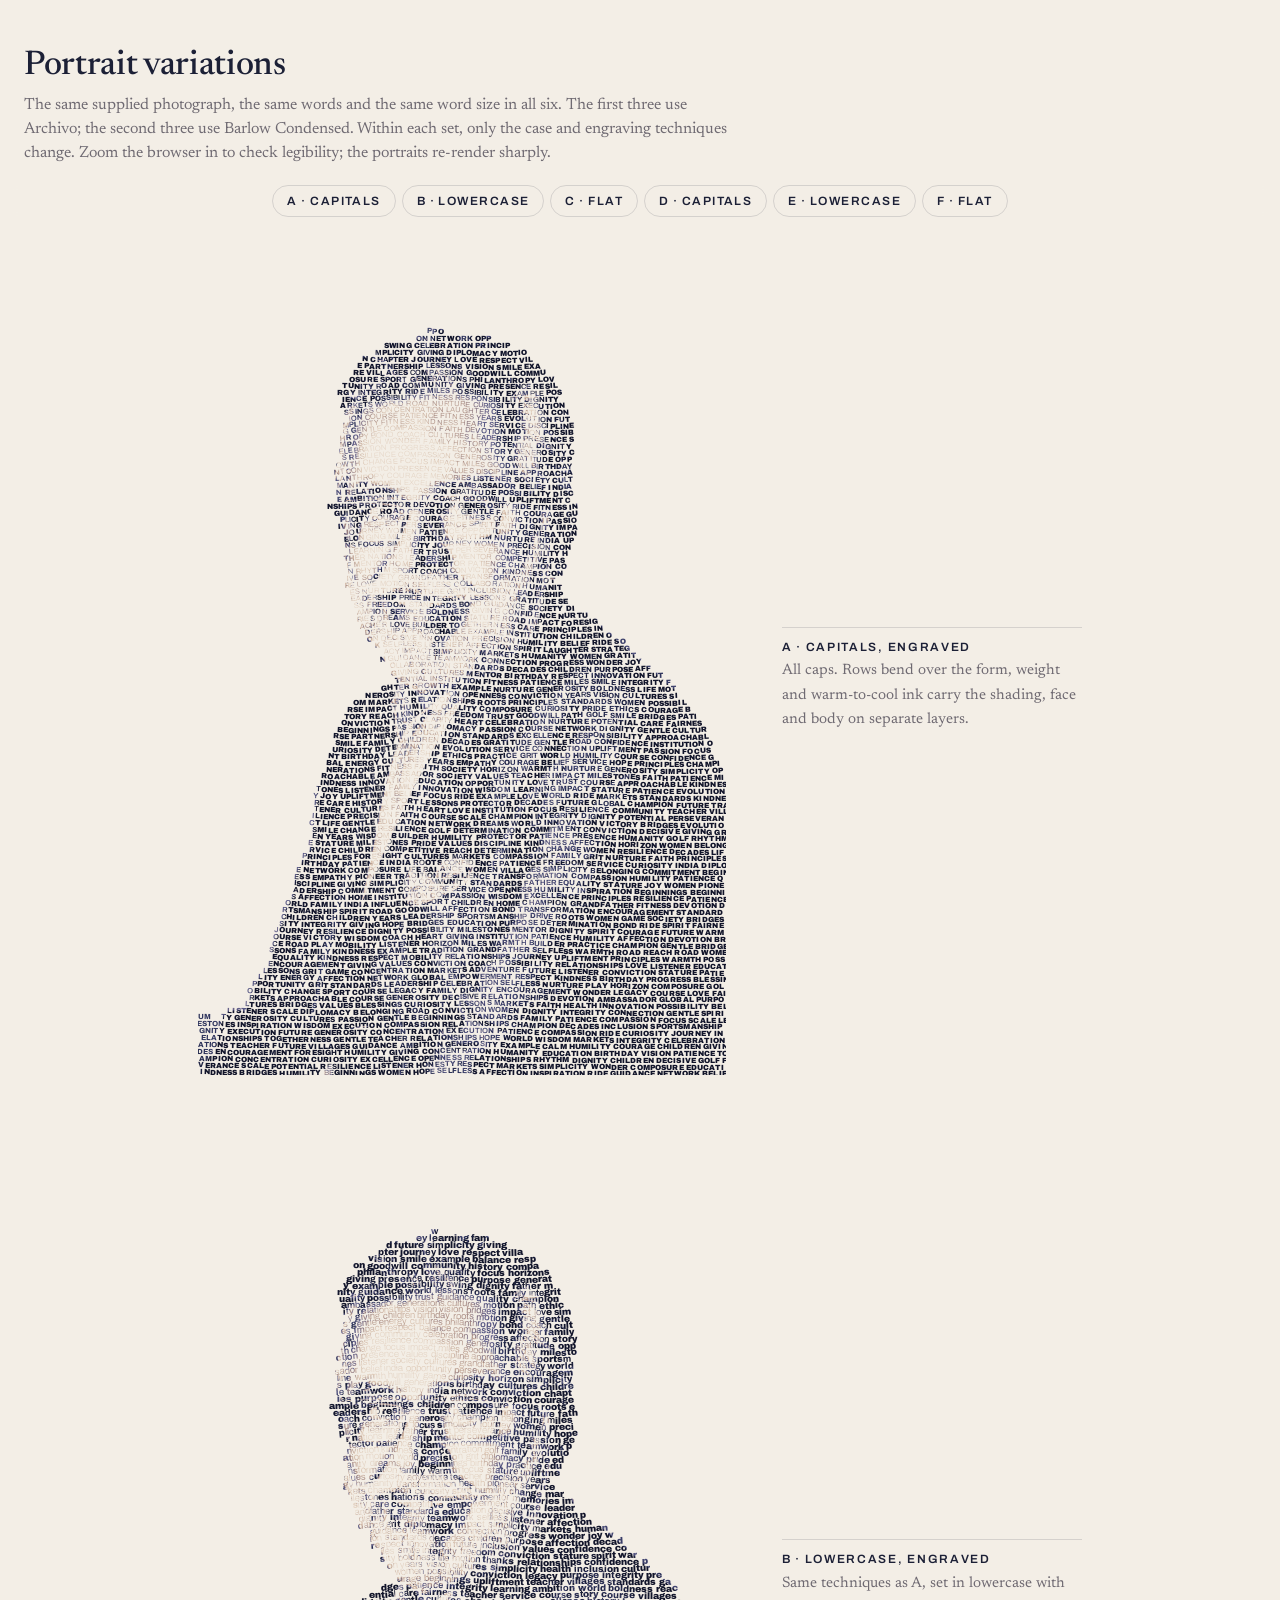
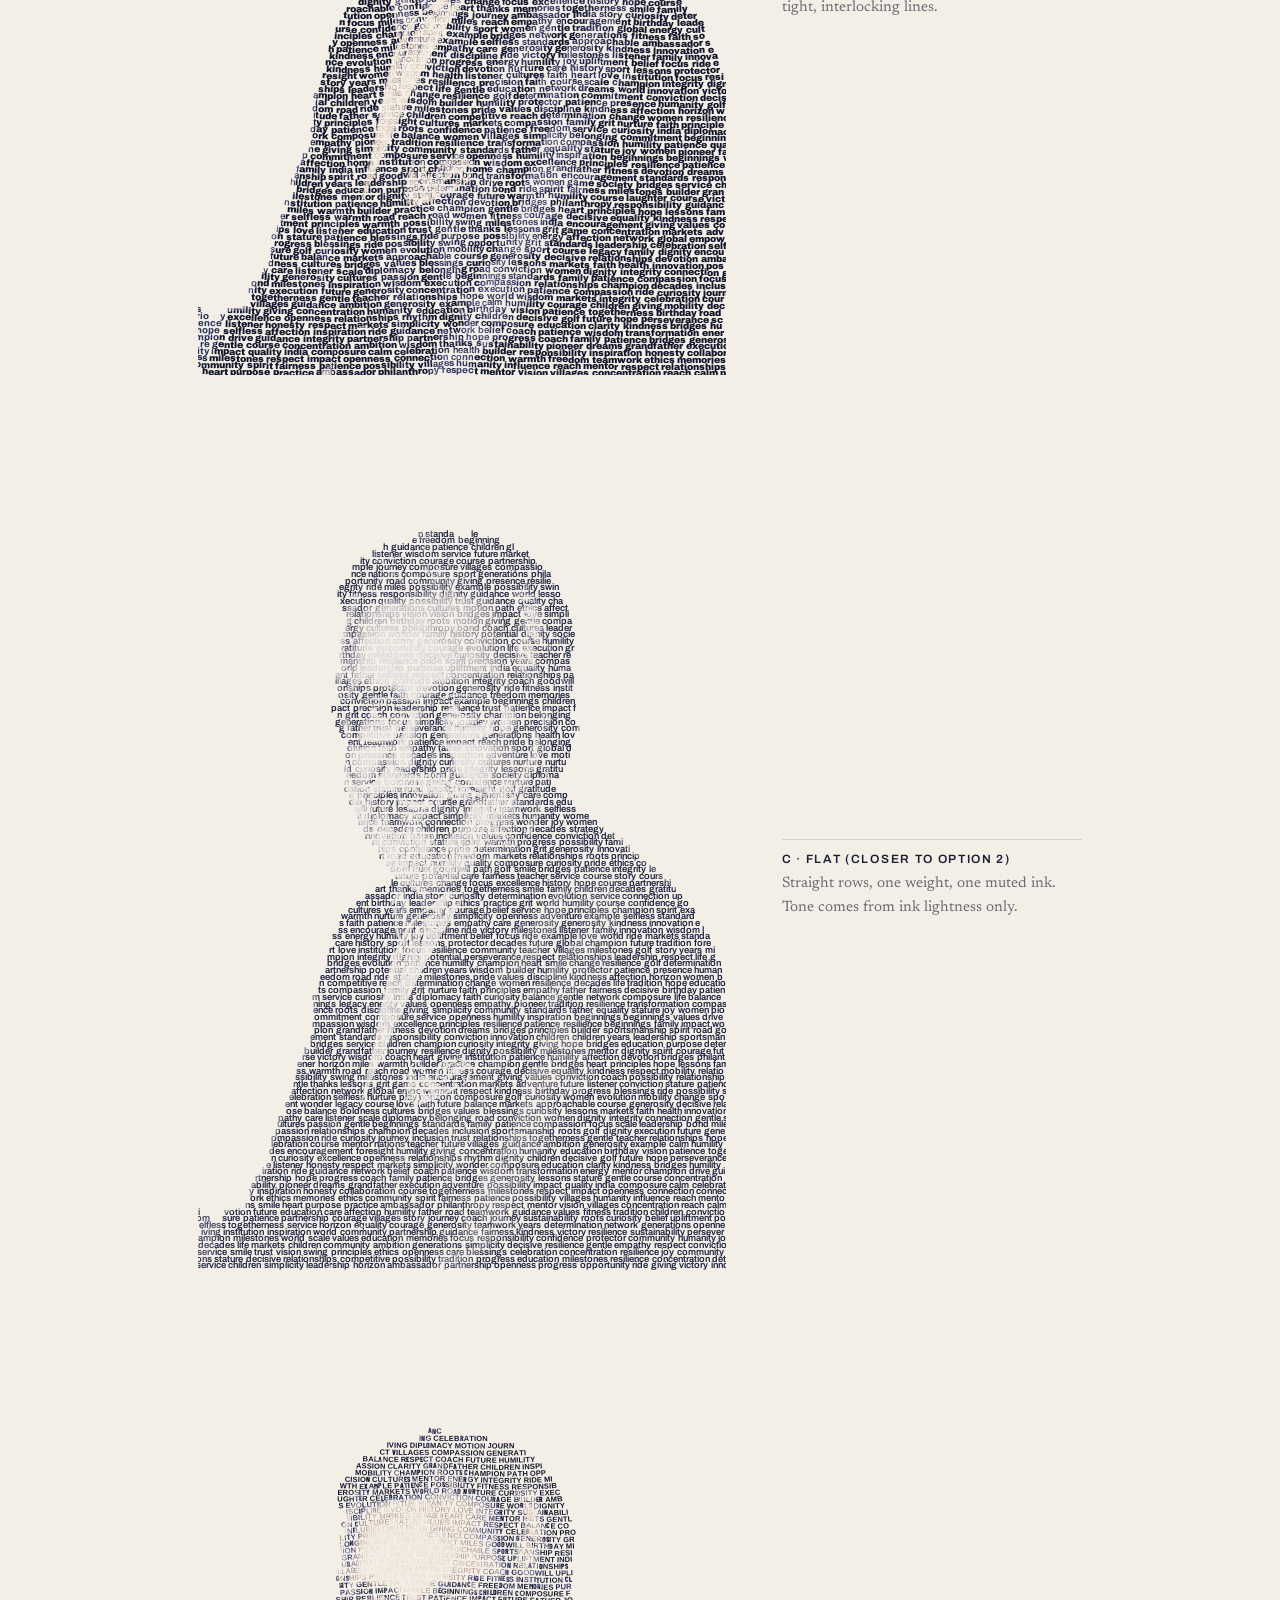
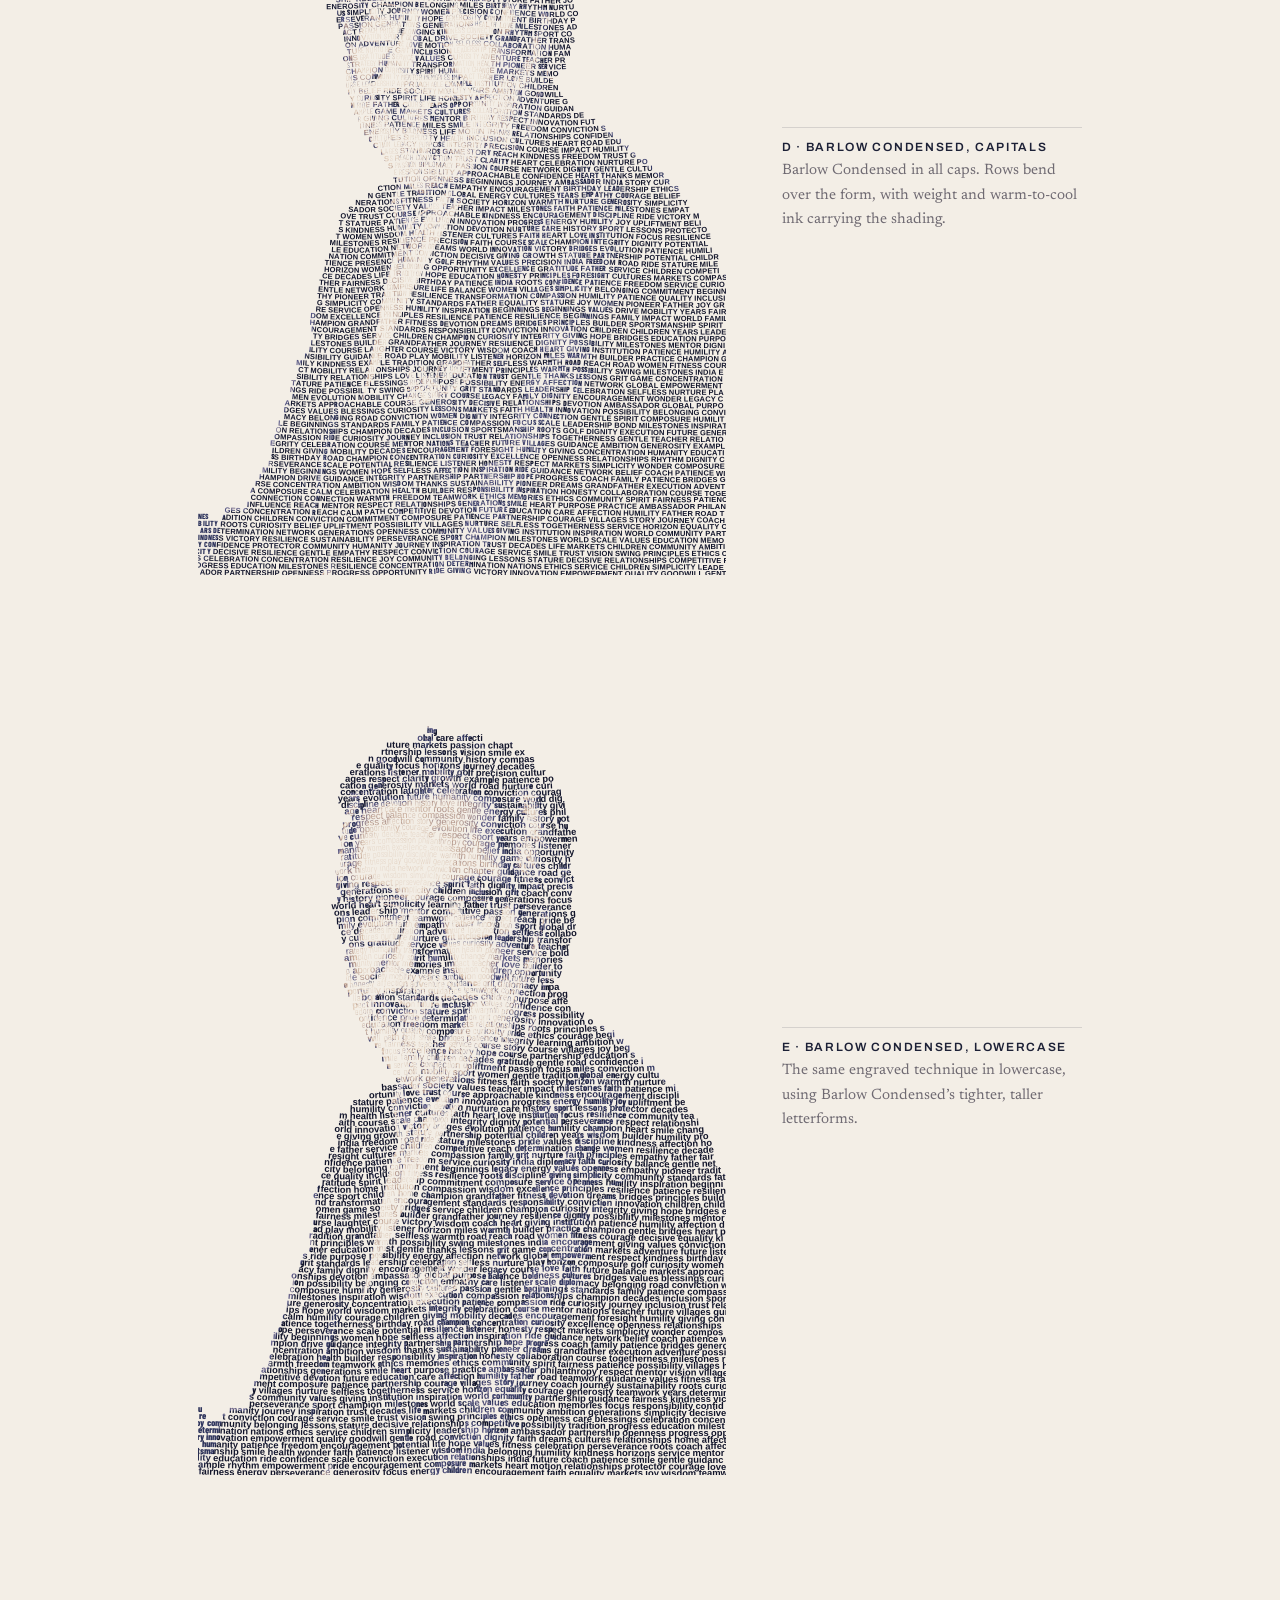
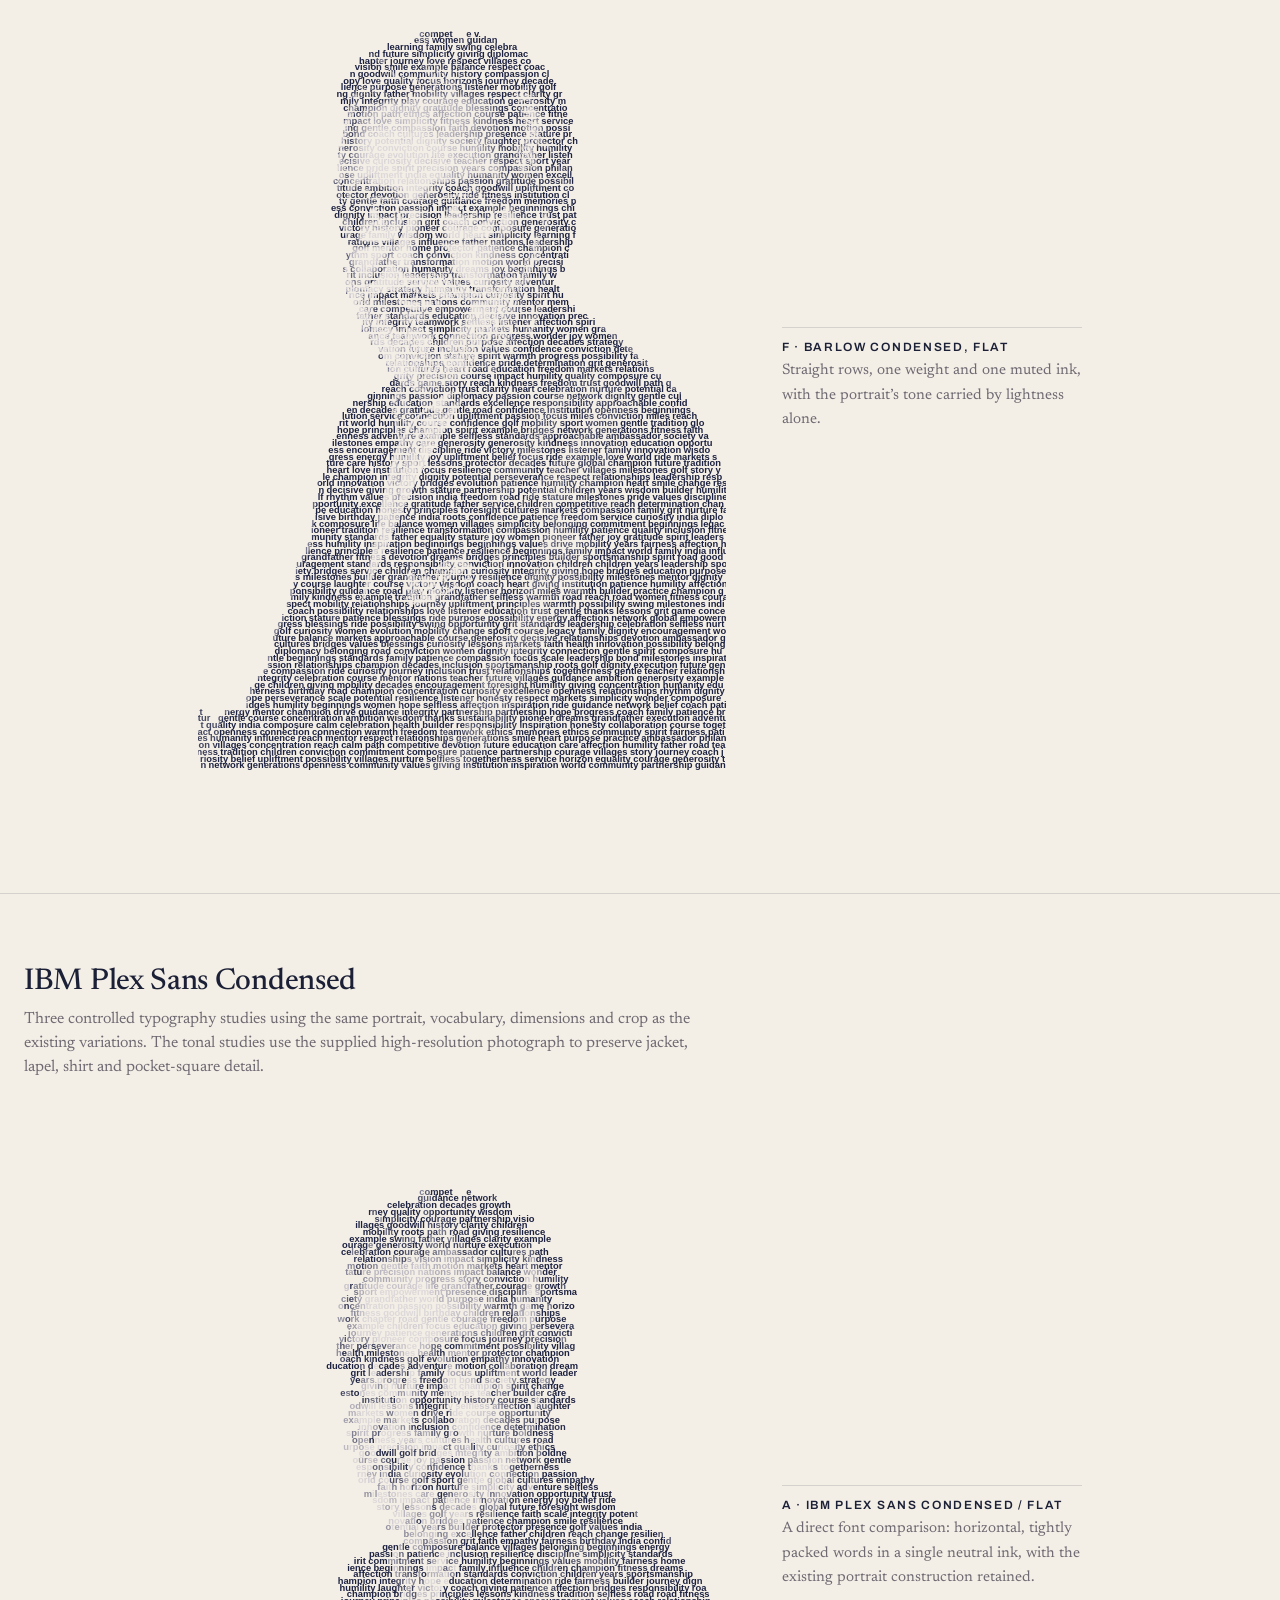
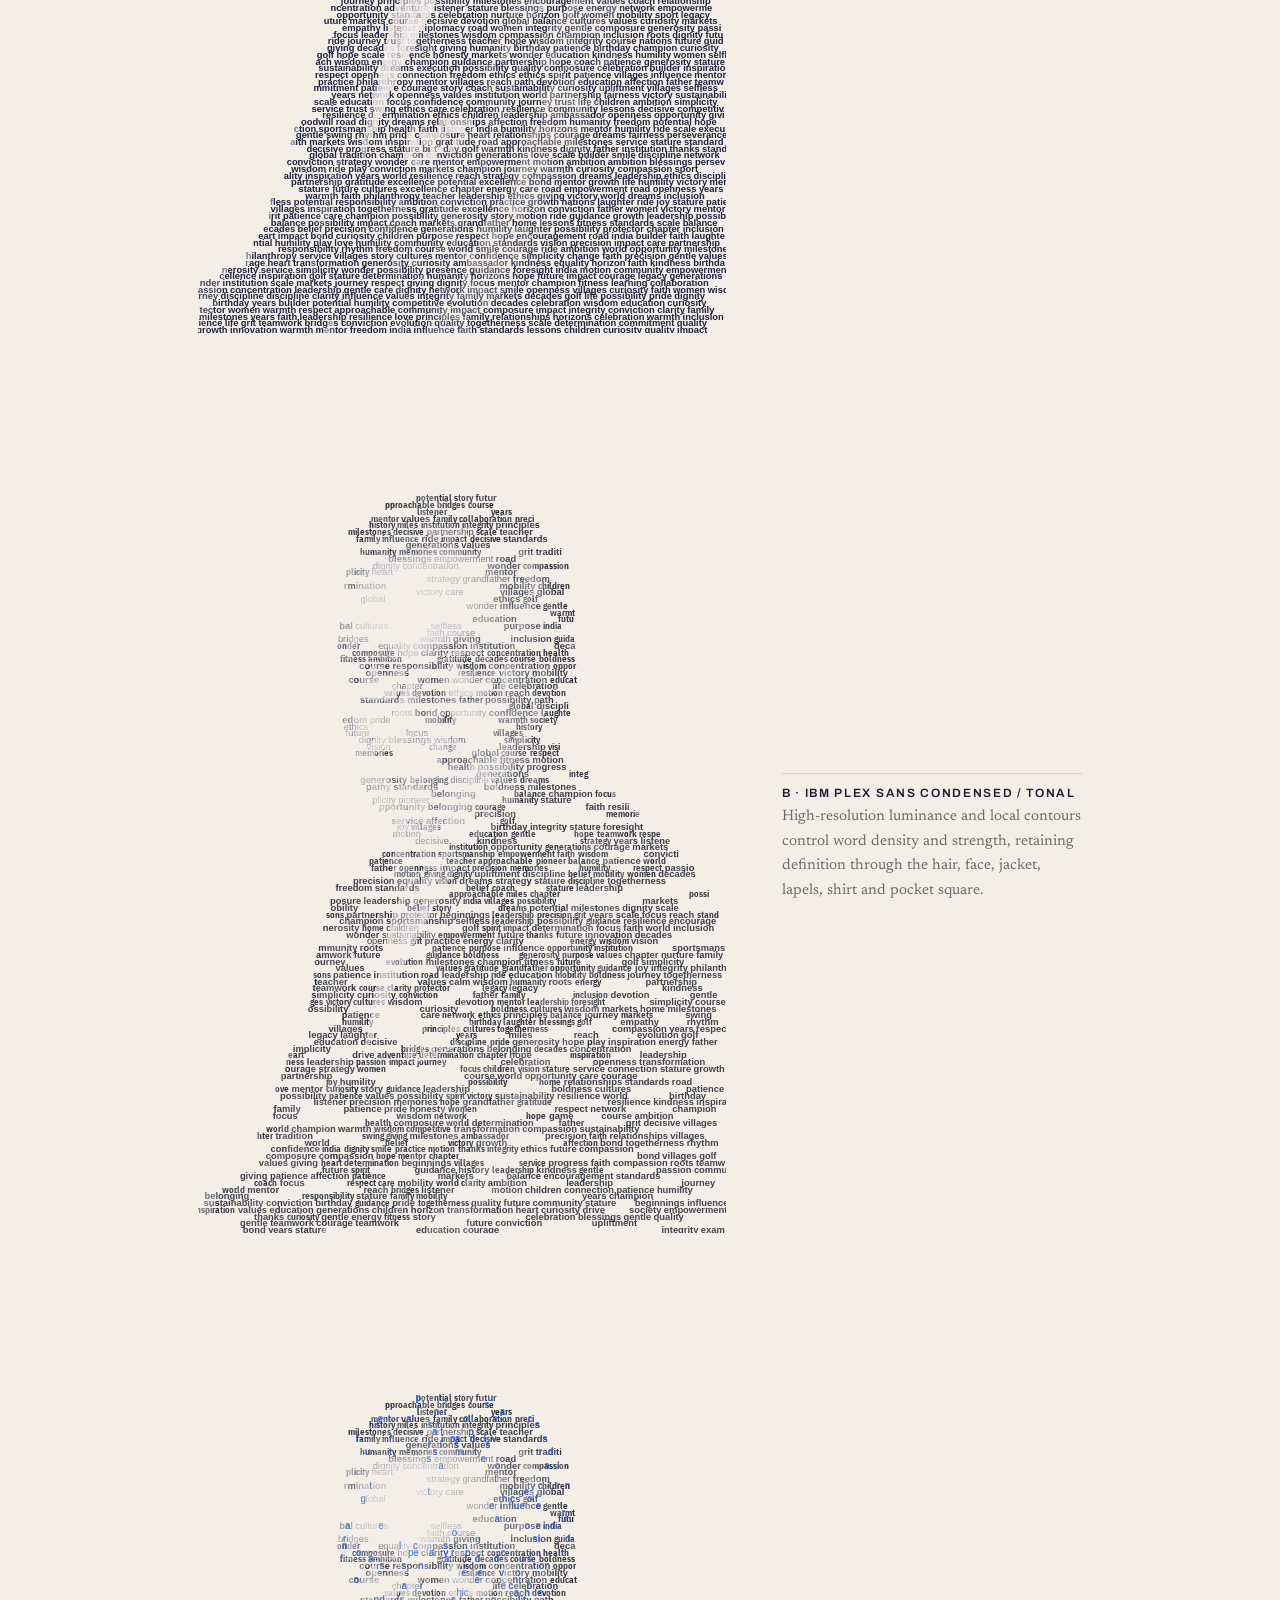
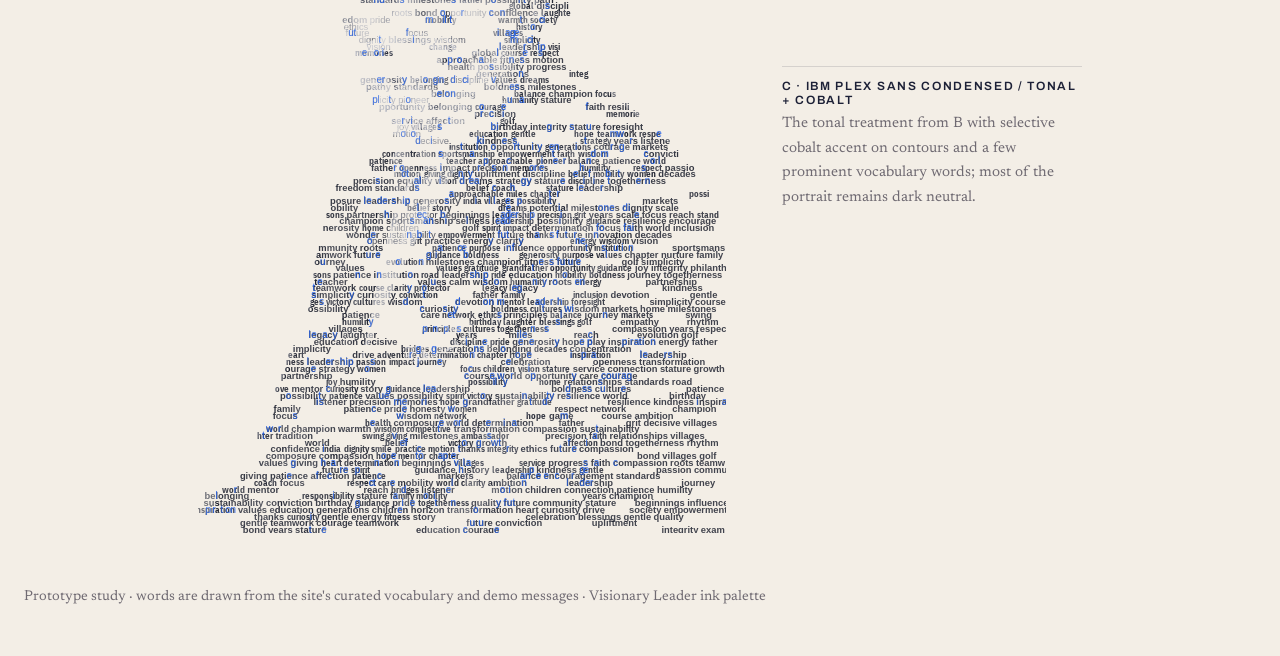
==== commit 75962709: "Add IBM Plex portrait comparison studies" ====
--- a/variations/index.html
+++ b/variations/index.html
@@ -10,7 +10,7 @@
 <title>Portrait Variations</title>
 <link rel="preconnect" href="https://fonts.googleapis.com">
 <link rel="preconnect" href="https://fonts.gstatic.com" crossorigin>
-<link href="https://fonts.googleapis.com/css2?family=Archivo:wdth,wght@62..125,100..900&family=Barlow+Condensed:wght@100..900&family=Newsreader:opsz,wght@6..72,400;6..72,500&display=swap" rel="stylesheet">
+<link href="https://fonts.googleapis.com/css2?family=Archivo:wdth,wght@62..125,100..900&family=Barlow+Condensed:wght@100..900&family=IBM+Plex+Sans+Condensed:wght@100;200;300;400;500;600;700&family=Newsreader:opsz,wght@6..72,400;6..72,500&display=swap" rel="stylesheet">
 <style>
   :root { --paper: #f3eee6; --ink: #1c2036; --muted: #6f6a72; --line: rgba(28, 32, 54, .14); }
   * { box-sizing: border-box; }
@@ -31,6 +31,10 @@
   @media (max-width: 800px) { figure { flex-direction: column; gap: 16px; } .stage { height: auto; width: 100%; } figcaption { max-width: none; } }
   figcaption b { display: block; font: 600 12px/1.2 "Archivo", sans-serif; letter-spacing: .14em; text-transform: uppercase; margin-bottom: 4px; }
   figcaption span { color: var(--muted); font-size: 15px; }
+  .comparison-section { margin-top: 64px; border-top: 1px solid var(--line); }
+  .comparison-section__head { max-width: 1400px; margin: 0 auto; padding: 72px 24px 8px; }
+  .comparison-section__head h2 { font: 500 30px/1.1 "Newsreader", Georgia, serif; margin: 0 0 8px; letter-spacing: -.01em; }
+  .comparison-section__head p { max-width: 680px; margin: 0; color: var(--muted); }
   .note { max-width: 1680px; margin: 0 auto; padding: 0 24px 48px; color: var(--muted); font-size: 14px; }
 </style>
 </head>
@@ -67,6 +71,26 @@
     <figcaption><b>F · Barlow Condensed, flat</b><span>Straight rows, one weight and one muted ink, with the portrait’s tone carried by lightness alone.</span></figcaption>
   </figure>
 </div>
+<section class="comparison-section" aria-labelledby="plex-title">
+  <div class="comparison-section__head">
+    <h2 id="plex-title">IBM Plex Sans Condensed</h2>
+    <p>Three controlled typography studies using the same portrait, vocabulary, dimensions and crop as the existing variations. The tonal studies use the supplied high-resolution photograph to preserve jacket, lapel, shirt and pocket-square detail.</p>
+  </div>
+  <div class="grid">
+    <figure id="plex-a">
+      <div class="stage plex-stage" data-plex-variant="flat"></div>
+      <figcaption><b>A · IBM Plex Sans Condensed / Flat</b><span>A direct font comparison: horizontal, tightly packed words in a single neutral ink, with the existing portrait construction retained.</span></figcaption>
+    </figure>
+    <figure id="plex-b">
+      <div class="stage plex-stage" data-plex-variant="tonal"></div>
+      <figcaption><b>B · IBM Plex Sans Condensed / Tonal</b><span>High-resolution luminance and local contours control word density and strength, retaining definition through the hair, face, jacket, lapels, shirt and pocket square.</span></figcaption>
+    </figure>
+    <figure id="plex-c">
+      <div class="stage plex-stage" data-plex-variant="cobalt"></div>
+      <figcaption><b>C · IBM Plex Sans Condensed / Tonal + Cobalt</b><span>The tonal treatment from B with selective cobalt accent on contours and a few prominent vocabulary words; most of the portrait remains dark neutral.</span></figcaption>
+    </figure>
+  </div>
+</section>
 <p class="note">Prototype study · words are drawn from the site's curated vocabulary and demo messages · Visionary Leader ink palette</p>
 
 <script src="portrait-src.js"></script>
@@ -80,7 +104,8 @@
   const PAPER = [243, 238, 230];
   const FONTS = {
     archivo: '"Archivo", "Arial Narrow", sans-serif',
-    barlow: '"Barlow Condensed", "Arial Narrow", sans-serif'
+    barlow: '"Barlow Condensed", "Arial Narrow", sans-serif',
+    plex: '"IBM Plex Sans Condensed", "Arial Narrow", sans-serif'
   };
 
   // ---------- image sources ----------
@@ -92,6 +117,13 @@
     for (let i = 0; i < out.length; i++) out[i] = d[i * 4] / 255;
     return { w: c.width, h: c.height, d: out };
   }
+  function luminancePixels(img) {
+    const c = document.createElement('canvas'); c.width = img.width; c.height = img.height;
+    const x = c.getContext('2d'); x.drawImage(img, 0, 0);
+    const d = x.getImageData(0, 0, c.width, c.height).data, out = new Float32Array(c.width * c.height);
+    for (let i = 0; i < out.length; i++) out[i] = (0.2126 * d[i * 4] + 0.7152 * d[i * 4 + 1] + 0.0722 * d[i * 4 + 2]) / 255;
+    return { w: c.width, h: c.height, d: out };
+  }
   // separable box blur, three passes ≈ gaussian; used for the "form" field the rows bend over
   function blur(src, r) {
     const { w, h } = src; let a = Float32Array.from(src.d), b = new Float32Array(a.length);
@@ -111,10 +143,12 @@
 
   await Promise.race([Promise.all([
     document.fonts.load('400 20px "Archivo"'), document.fonts.load('800 20px "Archivo"'), document.fonts.load('200 20px "Archivo"'),
-    document.fonts.load('400 20px "Barlow Condensed"'), document.fonts.load('800 20px "Barlow Condensed"'), document.fonts.load('200 20px "Barlow Condensed"')
+    document.fonts.load('400 20px "Barlow Condensed"'), document.fonts.load('800 20px "Barlow Condensed"'), document.fonts.load('200 20px "Barlow Condensed"'),
+    document.fonts.load('400 20px "IBM Plex Sans Condensed"'), document.fonts.load('700 20px "IBM Plex Sans Condensed"')
   ]), new Promise(r => setTimeout(r, 3000))]);
   const lumF = pixels(await load(window.PM_LUM)), maskF = pixels(await load(window.PM_MASK));
-  const L = sampler(lumF), M = sampler(maskF), F = sampler(blur(lumF, 26));
+  const sourceF = luminancePixels(await load('../assets/pawan-munjal.jpg'));
+  const L = sampler(lumF), M = sampler(maskF), F = sampler(blur(lumF, 26)), SOURCE = sampler(sourceF);
 
   // ---------- words ----------
   const words = window.VOCAB_RAW.map(s => s.split('|')[0].split(',')[0]);
@@ -227,11 +261,113 @@
     x.putImageData(id, 0, 0); paintCache.set(rampFn, c); return c;
   }
 
-  const stages = [...document.querySelectorAll('.stage')];
+  const stages = [...document.querySelectorAll('.stage:not(.plex-stage)')];
   stages.forEach(render);
 
+  // ---------- IBM Plex Sans Condensed comparison ----------
+  // The source photograph is 1333 × 2000 (rather than the 800 × 1200 prepared map
+  // used above). Its local luminance differences drive the two tonal studies.
+  const clamp = n => Math.min(1, Math.max(0, n));
+  const PLEX_COBALT_WORDS = new Set(['visionary', 'leadership', 'courage', 'legacy', 'inspiration', 'future']);
+  const fractional = n => n - Math.floor(n);
+  function tonalData(u, v) {
+    const light = SOURCE(u, v);
+    const rx = 0.003, ry = 0.002;
+    const left = SOURCE(u - rx, v), right = SOURCE(u + rx, v), up = SOURCE(u, v - ry), down = SOURCE(u, v + ry);
+    const broad = (SOURCE(u - 0.014, v) + SOURCE(u + 0.014, v) + SOURCE(u, v - 0.010) + SOURCE(u, v + 0.010)) * 0.25;
+    const edge = clamp((Math.abs(right - left) + Math.abs(down - up)) * 5.2);
+    const detail = clamp(Math.abs(light - broad) * 4.2);
+    // Keep deep suit areas strong without letting them collapse into a uniform block.
+    const shadow = clamp((0.72 - light) / 0.72);
+    return { strength: clamp(0.04 + shadow * 0.62 + edge * 0.32 + detail * 0.20), edge };
+  }
+  let plexTonePaint;
+  function getPlexTonePaint() {
+    if (plexTonePaint) return plexTonePaint;
+    const paint = document.createElement('canvas'); paint.width = sourceF.w; paint.height = sourceF.h;
+    const paintCtx = paint.getContext('2d'), image = paintCtx.createImageData(paint.width, paint.height);
+    for (let i = 0; i < sourceF.d.length; i++) {
+      const light = clamp((sourceF.d[i] - 0.04) / 0.76);
+      const value = Math.round(24 + Math.pow(light, 0.9) * 154);
+      image.data[i * 4] = value; image.data[i * 4 + 1] = value + 4; image.data[i * 4 + 2] = value + 18; image.data[i * 4 + 3] = 255;
+    }
+    paintCtx.putImageData(image, 0, 0); plexTonePaint = paint; return paint;
+  }
+  function renderPlex(stage) {
+    const mode = stage.dataset.plexVariant;
+    const W = stage.clientWidth, H = stage.clientHeight, dpr = Math.min(3, window.devicePixelRatio || 1);
+    stage.innerHTML = '';
+    const c = document.createElement('canvas'); c.width = Math.round(W * dpr); c.height = Math.round(H * dpr); c.dataset.layer = mode;
+    stage.appendChild(c);
+    const ctx = c.getContext('2d'); ctx.textBaseline = 'alphabetic';
+    const accent = mode === 'cobalt' ? document.createElement('canvas') : null;
+    const accentCtx = accent && accent.getContext('2d');
+    if (accent) { accent.width = c.width; accent.height = c.height; accent.dataset.layer = 'cobalt-accent'; stage.appendChild(accent); accentCtx.textBaseline = 'alphabetic'; }
+    const lh = H / 118, fs = lh * 1.4, space = fs * 0.26;
+    const R = rng(mode === 'flat' ? 20261001 : 20261019);
+    const widthCache = new Map();
+    const advance = (ch, weight) => {
+      const key = weight + ch; let width = widthCache.get(key);
+      if (width === undefined) { ctx.font = `${weight} ${fs}px ${FONTS.plex}`; width = ctx.measureText(ch).width; widthCache.set(key, width); }
+      return width;
+    };
+    for (let y = 0; y < H + fs; y += lh) {
+      let x = -R() * fs * 6;
+      while (x < W) {
+        const word = words[(R() * words.length) | 0];
+        let weight = 600;
+        let widths = [...word].map(ch => advance(ch, weight));
+        let wordWidth = widths.reduce((sum, width) => sum + width, 0);
+        let cx = x + wordWidth / 2, u = cx / W, v = (y - fs * 0.3) / H;
+        const tonal = mode === 'flat' ? null : tonalData(u, v);
+        if (tonal) {
+          weight = Math.round((400 + tonal.strength * 280) / 20) * 20;
+          widths = [...word].map(ch => advance(ch, weight));
+          wordWidth = widths.reduce((sum, width) => sum + width, 0);
+          cx = x + wordWidth / 2; u = cx / W;
+        }
+        const inside = u >= 0 && u <= 1 && v >= 0 && v <= 1 && M(u, v) > 0.5;
+        const density = tonal ? 0.12 + tonal.strength * 0.88 : 1;
+        if (inside && R() <= density) {
+          const prominent = PLEX_COBALT_WORDS.has(word);
+          ctx.font = `${weight} ${fs}px ${FONTS.plex}`;
+          let letterX = x;
+          for (let i = 0; i < word.length; i++) {
+            const letterU = (letterX + widths[i] / 2) / W;
+            if (letterU >= 0 && letterU <= 1 && M(letterU, v) > 0.5) {
+              // Per-letter sampling retains fine detail while each word remains level and readable.
+              const letterTonal = mode === 'flat' ? null : tonalData(letterU, v);
+              const marker = fractional(Math.sin(letterX * 12.9898 + y * 78.233) * 43758.5453);
+              const cobalt = mode === 'cobalt' && ((letterTonal.edge > 0.22 && marker < 0.20) || (prominent && letterTonal.strength > 0.50 && marker < 0.38));
+              const neutral = letterTonal ? Math.round(170 - letterTonal.strength * 148) : 0;
+              const colour = mode === 'flat' ? flatInk(toneOf(L(letterU, v))) : [neutral, neutral + 4, neutral + 20];
+              ctx.fillStyle = mode === 'flat' ? `rgb(${colour.join(',')})` : '#000';
+              ctx.globalAlpha = letterTonal ? 0.45 + letterTonal.strength * 0.55 : 1;
+              ctx.setTransform(dpr, 0, 0, dpr, 0, 0);
+              ctx.fillText(word[i], letterX, y);
+              if (cobalt) {
+                accentCtx.fillStyle = '#2563eb'; accentCtx.globalAlpha = 0.58 + letterTonal.strength * 0.42;
+                accentCtx.setTransform(dpr, 0, 0, dpr, 0, 0); accentCtx.fillText(word[i], letterX, y);
+              }
+            }
+            letterX += widths[i];
+          }
+        }
+        x += wordWidth + space;
+      }
+    }
+    if (mode !== 'flat') {
+      ctx.setTransform(1, 0, 0, 1, 0, 0); ctx.globalAlpha = 1; ctx.globalCompositeOperation = 'source-in';
+      ctx.drawImage(getPlexTonePaint(), 0, 0, c.width, c.height); ctx.globalCompositeOperation = 'source-over';
+    }
+    ctx.globalAlpha = 1;
+    if (accentCtx) accentCtx.globalAlpha = 1;
+  }
+  const plexStages = [...document.querySelectorAll('.plex-stage')];
+  plexStages.forEach(renderPlex);
+
   let t, lastDpr = devicePixelRatio;
-  addEventListener('resize', () => { clearTimeout(t); t = setTimeout(() => { stages.forEach(render); lastDpr = devicePixelRatio; }, 200); });
+  addEventListener('resize', () => { clearTimeout(t); t = setTimeout(() => { stages.forEach(render); plexStages.forEach(renderPlex); lastDpr = devicePixelRatio; }, 200); });
 })();
 </script>
 </body>
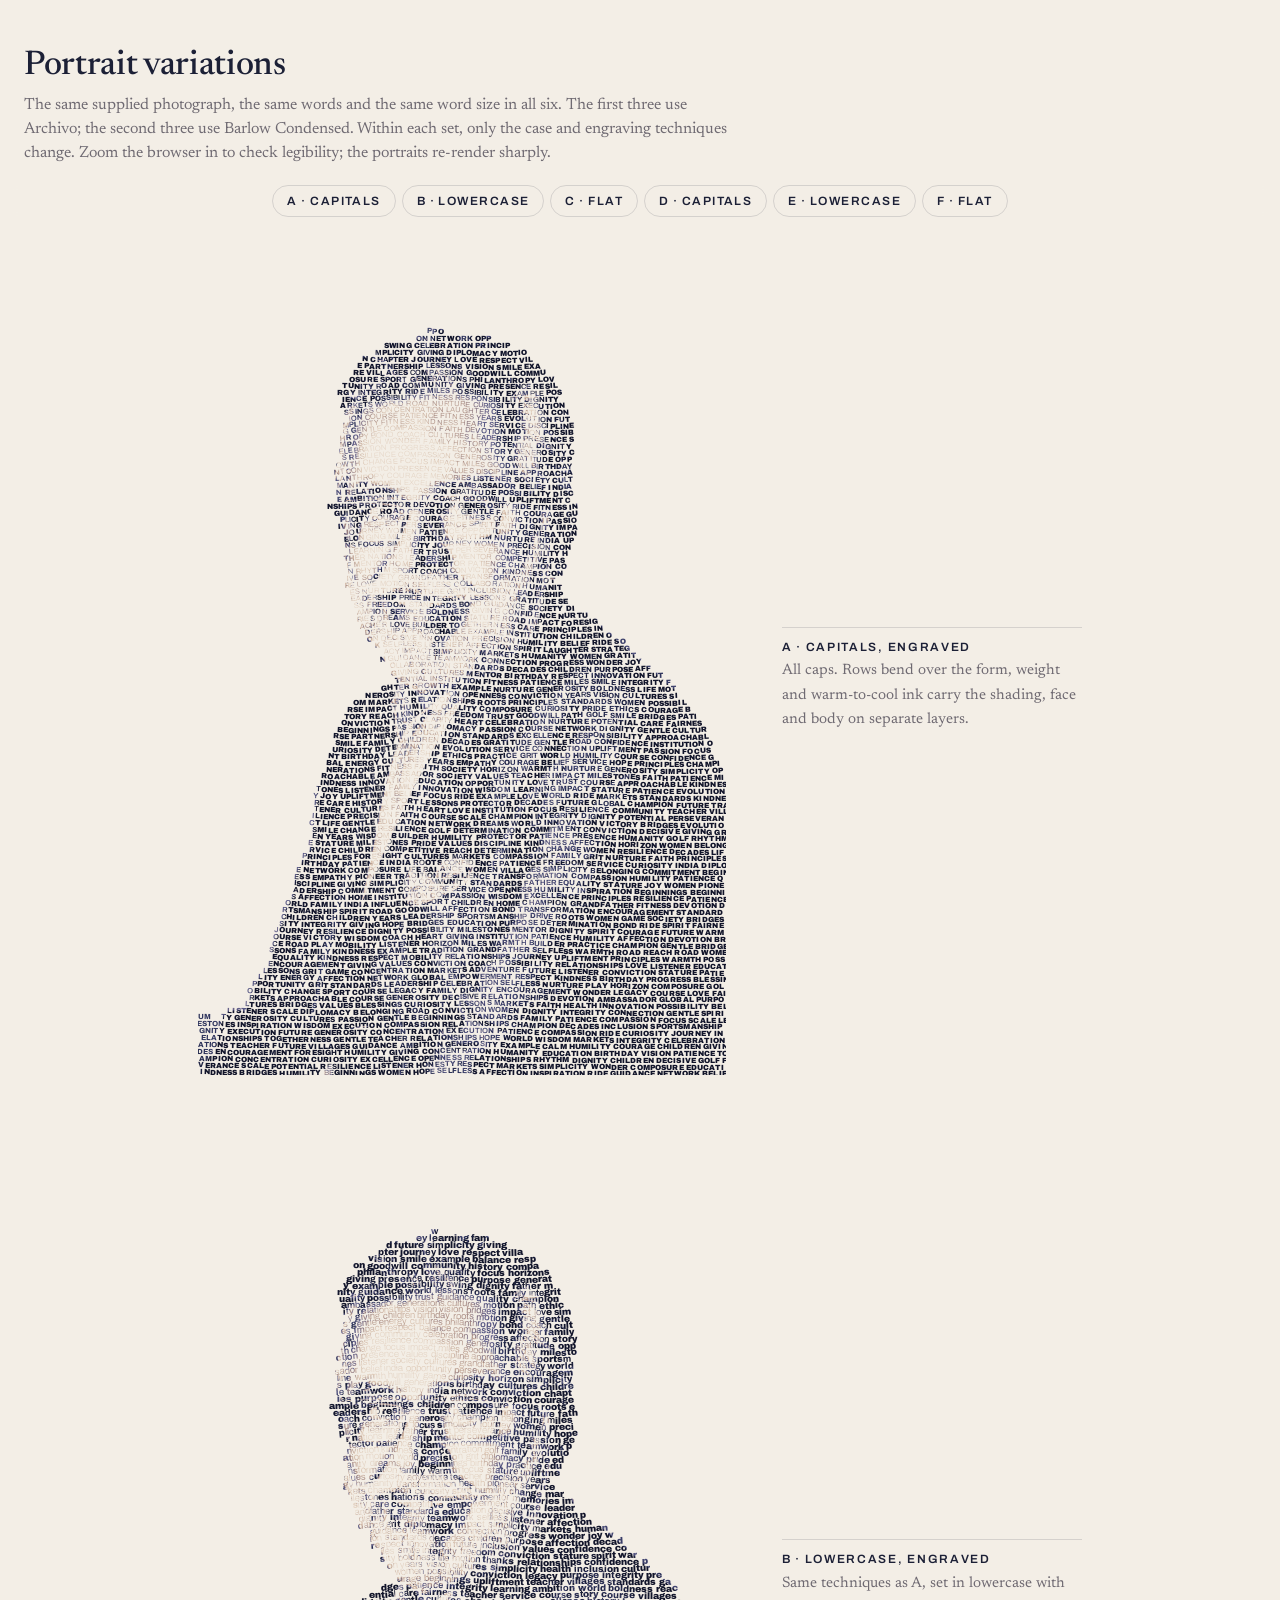
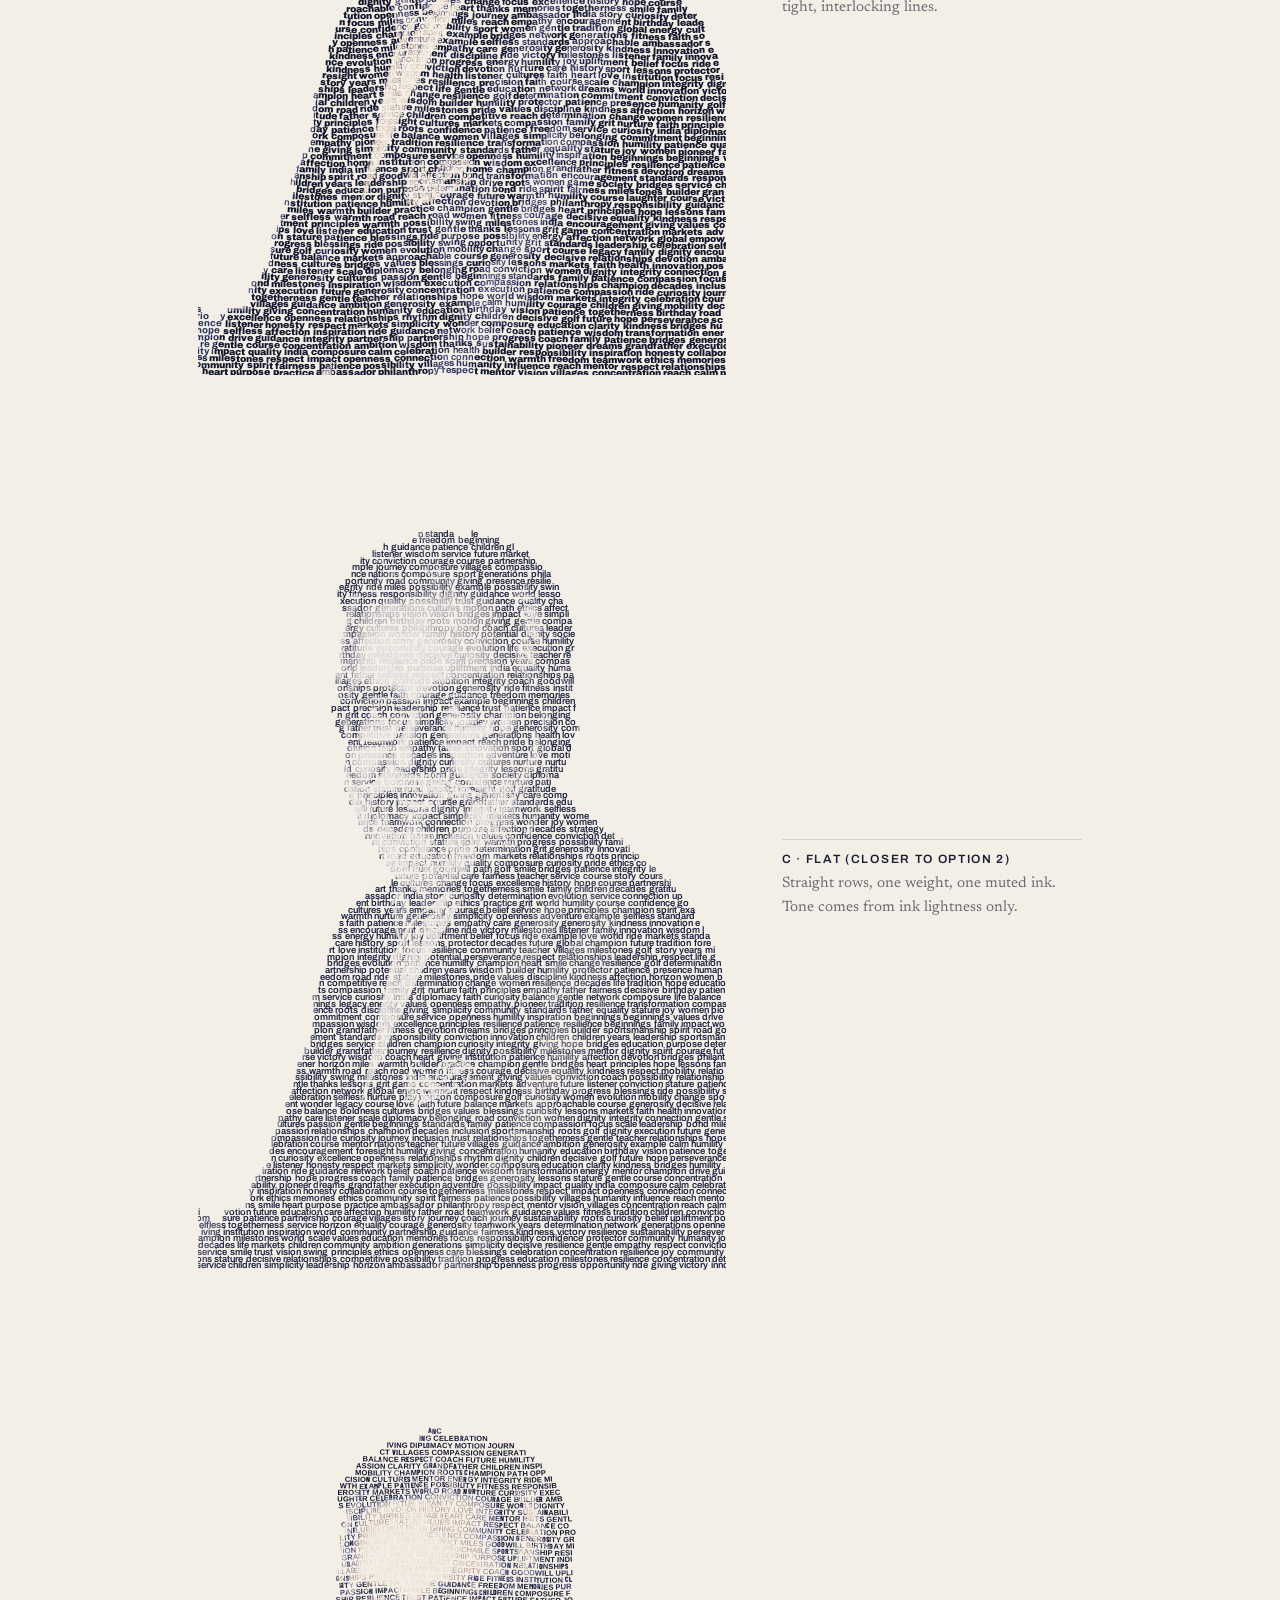
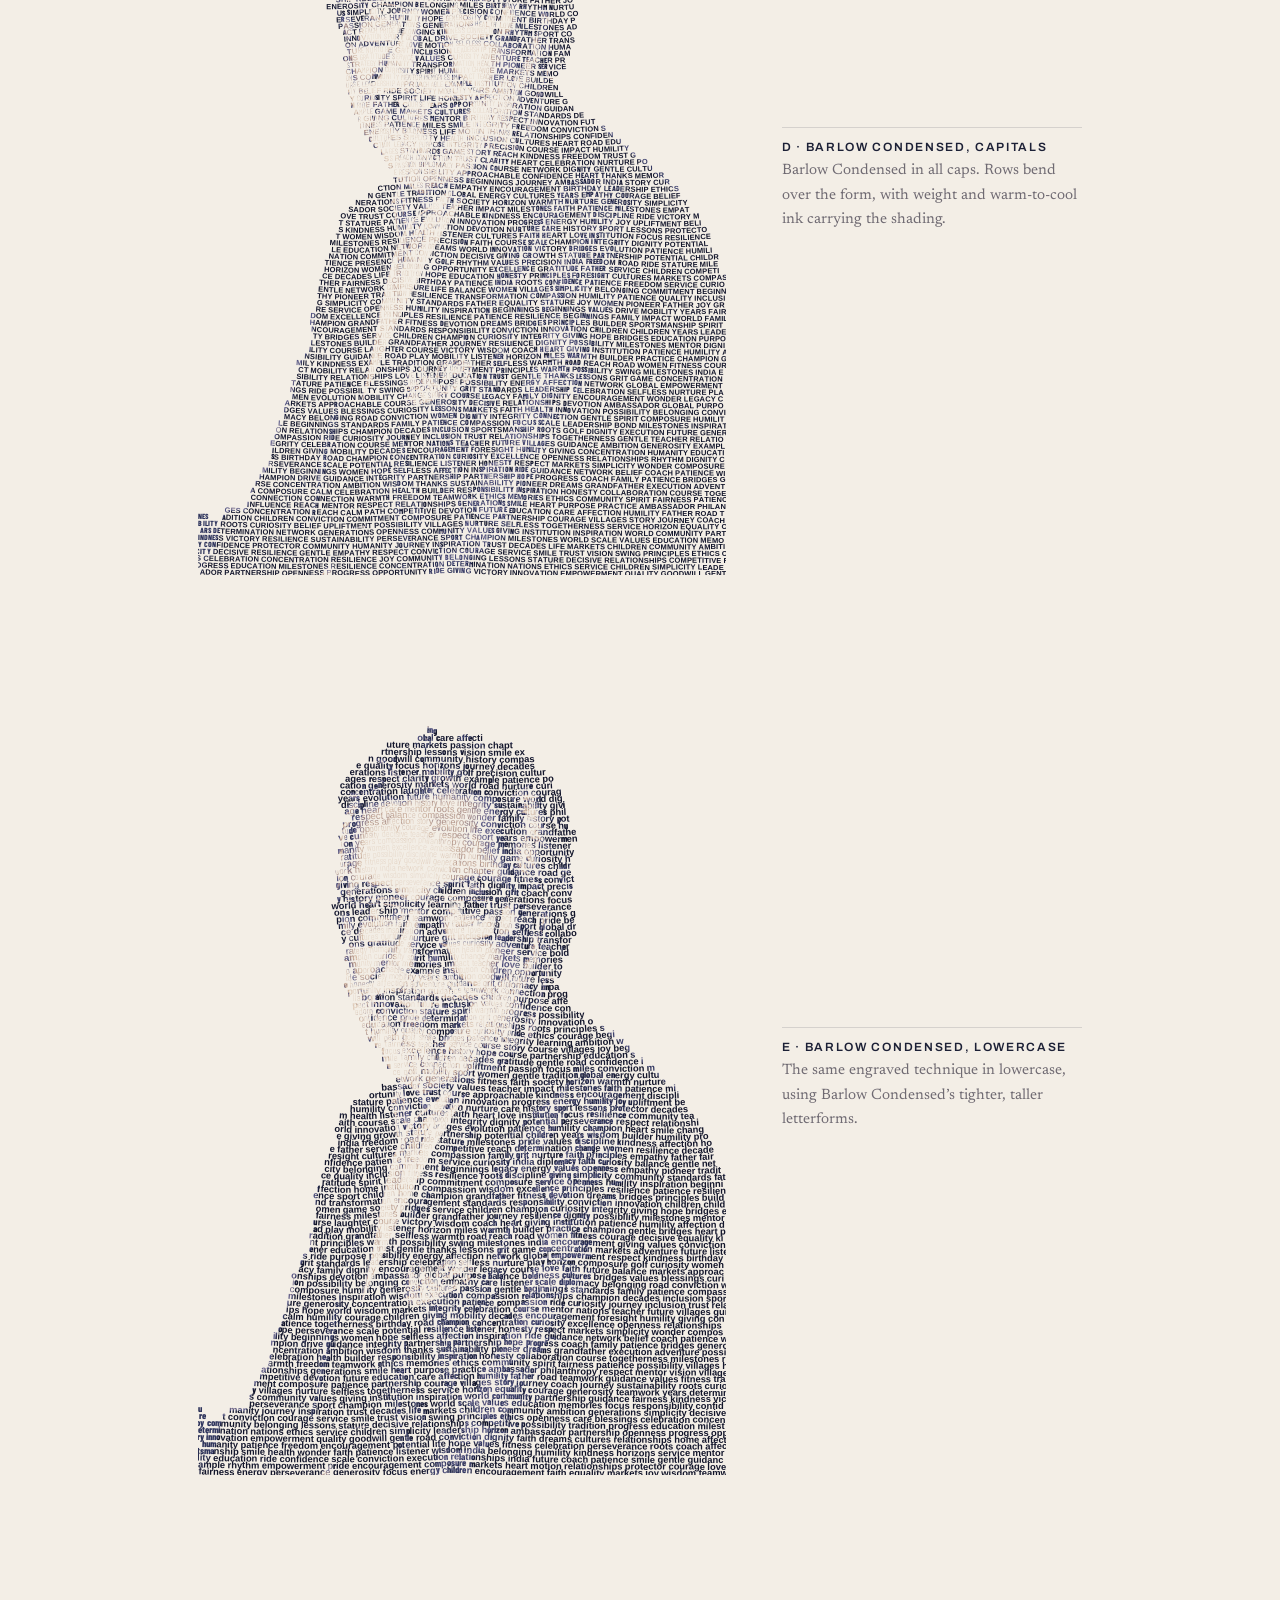
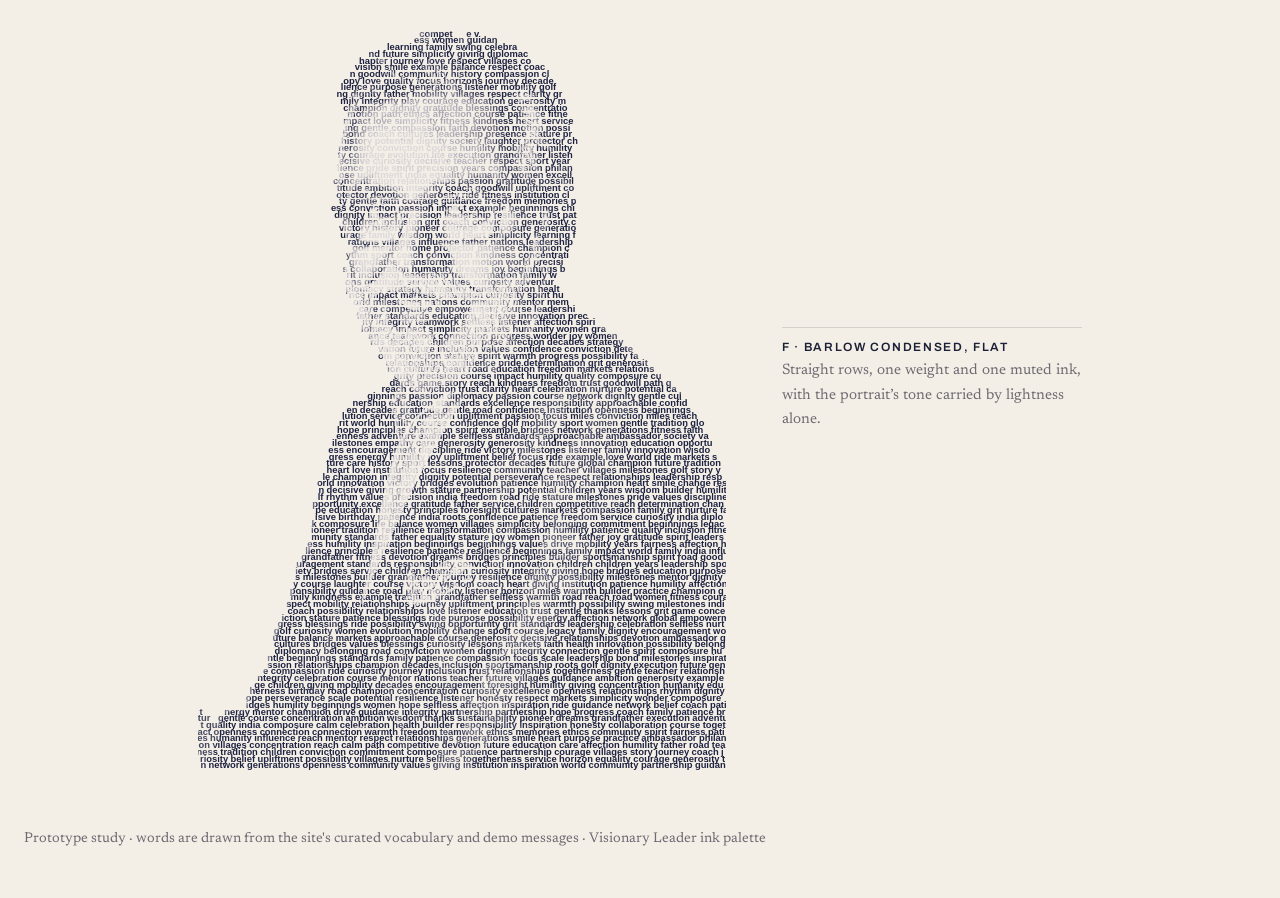
==== commit 337350c8: "Revert "Add IBM Plex portrait comparison studies" This reverts commit 75962709e2529006a4bb241fdb4e9c" ====
--- a/variations/index.html
+++ b/variations/index.html
@@ -10,7 +10,7 @@
 <title>Portrait Variations</title>
 <link rel="preconnect" href="https://fonts.googleapis.com">
 <link rel="preconnect" href="https://fonts.gstatic.com" crossorigin>
-<link href="https://fonts.googleapis.com/css2?family=Archivo:wdth,wght@62..125,100..900&family=Barlow+Condensed:wght@100..900&family=IBM+Plex+Sans+Condensed:wght@100;200;300;400;500;600;700&family=Newsreader:opsz,wght@6..72,400;6..72,500&display=swap" rel="stylesheet">
+<link href="https://fonts.googleapis.com/css2?family=Archivo:wdth,wght@62..125,100..900&family=Barlow+Condensed:wght@100..900&family=Newsreader:opsz,wght@6..72,400;6..72,500&display=swap" rel="stylesheet">
 <style>
   :root { --paper: #f3eee6; --ink: #1c2036; --muted: #6f6a72; --line: rgba(28, 32, 54, .14); }
   * { box-sizing: border-box; }
@@ -31,10 +31,6 @@
   @media (max-width: 800px) { figure { flex-direction: column; gap: 16px; } .stage { height: auto; width: 100%; } figcaption { max-width: none; } }
   figcaption b { display: block; font: 600 12px/1.2 "Archivo", sans-serif; letter-spacing: .14em; text-transform: uppercase; margin-bottom: 4px; }
   figcaption span { color: var(--muted); font-size: 15px; }
-  .comparison-section { margin-top: 64px; border-top: 1px solid var(--line); }
-  .comparison-section__head { max-width: 1400px; margin: 0 auto; padding: 72px 24px 8px; }
-  .comparison-section__head h2 { font: 500 30px/1.1 "Newsreader", Georgia, serif; margin: 0 0 8px; letter-spacing: -.01em; }
-  .comparison-section__head p { max-width: 680px; margin: 0; color: var(--muted); }
   .note { max-width: 1680px; margin: 0 auto; padding: 0 24px 48px; color: var(--muted); font-size: 14px; }
 </style>
 </head>
@@ -71,26 +67,6 @@
     <figcaption><b>F · Barlow Condensed, flat</b><span>Straight rows, one weight and one muted ink, with the portrait’s tone carried by lightness alone.</span></figcaption>
   </figure>
 </div>
-<section class="comparison-section" aria-labelledby="plex-title">
-  <div class="comparison-section__head">
-    <h2 id="plex-title">IBM Plex Sans Condensed</h2>
-    <p>Three controlled typography studies using the same portrait, vocabulary, dimensions and crop as the existing variations. The tonal studies use the supplied high-resolution photograph to preserve jacket, lapel, shirt and pocket-square detail.</p>
-  </div>
-  <div class="grid">
-    <figure id="plex-a">
-      <div class="stage plex-stage" data-plex-variant="flat"></div>
-      <figcaption><b>A · IBM Plex Sans Condensed / Flat</b><span>A direct font comparison: horizontal, tightly packed words in a single neutral ink, with the existing portrait construction retained.</span></figcaption>
-    </figure>
-    <figure id="plex-b">
-      <div class="stage plex-stage" data-plex-variant="tonal"></div>
-      <figcaption><b>B · IBM Plex Sans Condensed / Tonal</b><span>High-resolution luminance and local contours control word density and strength, retaining definition through the hair, face, jacket, lapels, shirt and pocket square.</span></figcaption>
-    </figure>
-    <figure id="plex-c">
-      <div class="stage plex-stage" data-plex-variant="cobalt"></div>
-      <figcaption><b>C · IBM Plex Sans Condensed / Tonal + Cobalt</b><span>The tonal treatment from B with selective cobalt accent on contours and a few prominent vocabulary words; most of the portrait remains dark neutral.</span></figcaption>
-    </figure>
-  </div>
-</section>
 <p class="note">Prototype study · words are drawn from the site's curated vocabulary and demo messages · Visionary Leader ink palette</p>
 
 <script src="portrait-src.js"></script>
@@ -104,8 +80,7 @@
   const PAPER = [243, 238, 230];
   const FONTS = {
     archivo: '"Archivo", "Arial Narrow", sans-serif',
-    barlow: '"Barlow Condensed", "Arial Narrow", sans-serif',
-    plex: '"IBM Plex Sans Condensed", "Arial Narrow", sans-serif'
+    barlow: '"Barlow Condensed", "Arial Narrow", sans-serif'
   };
 
   // ---------- image sources ----------
@@ -115,13 +90,6 @@
     const x = c.getContext('2d'); x.drawImage(img, 0, 0);
     const d = x.getImageData(0, 0, c.width, c.height).data, out = new Float32Array(c.width * c.height);
     for (let i = 0; i < out.length; i++) out[i] = d[i * 4] / 255;
-    return { w: c.width, h: c.height, d: out };
-  }
-  function luminancePixels(img) {
-    const c = document.createElement('canvas'); c.width = img.width; c.height = img.height;
-    const x = c.getContext('2d'); x.drawImage(img, 0, 0);
-    const d = x.getImageData(0, 0, c.width, c.height).data, out = new Float32Array(c.width * c.height);
-    for (let i = 0; i < out.length; i++) out[i] = (0.2126 * d[i * 4] + 0.7152 * d[i * 4 + 1] + 0.0722 * d[i * 4 + 2]) / 255;
     return { w: c.width, h: c.height, d: out };
   }
   // separable box blur, three passes ≈ gaussian; used for the "form" field the rows bend over
@@ -143,12 +111,10 @@
 
   await Promise.race([Promise.all([
     document.fonts.load('400 20px "Archivo"'), document.fonts.load('800 20px "Archivo"'), document.fonts.load('200 20px "Archivo"'),
-    document.fonts.load('400 20px "Barlow Condensed"'), document.fonts.load('800 20px "Barlow Condensed"'), document.fonts.load('200 20px "Barlow Condensed"'),
-    document.fonts.load('400 20px "IBM Plex Sans Condensed"'), document.fonts.load('700 20px "IBM Plex Sans Condensed"')
+    document.fonts.load('400 20px "Barlow Condensed"'), document.fonts.load('800 20px "Barlow Condensed"'), document.fonts.load('200 20px "Barlow Condensed"')
   ]), new Promise(r => setTimeout(r, 3000))]);
   const lumF = pixels(await load(window.PM_LUM)), maskF = pixels(await load(window.PM_MASK));
-  const sourceF = luminancePixels(await load('../assets/pawan-munjal.jpg'));
-  const L = sampler(lumF), M = sampler(maskF), F = sampler(blur(lumF, 26)), SOURCE = sampler(sourceF);
+  const L = sampler(lumF), M = sampler(maskF), F = sampler(blur(lumF, 26));
 
   // ---------- words ----------
   const words = window.VOCAB_RAW.map(s => s.split('|')[0].split(',')[0]);
@@ -261,113 +227,11 @@
     x.putImageData(id, 0, 0); paintCache.set(rampFn, c); return c;
   }
 
-  const stages = [...document.querySelectorAll('.stage:not(.plex-stage)')];
+  const stages = [...document.querySelectorAll('.stage')];
   stages.forEach(render);
 
-  // ---------- IBM Plex Sans Condensed comparison ----------
-  // The source photograph is 1333 × 2000 (rather than the 800 × 1200 prepared map
-  // used above). Its local luminance differences drive the two tonal studies.
-  const clamp = n => Math.min(1, Math.max(0, n));
-  const PLEX_COBALT_WORDS = new Set(['visionary', 'leadership', 'courage', 'legacy', 'inspiration', 'future']);
-  const fractional = n => n - Math.floor(n);
-  function tonalData(u, v) {
-    const light = SOURCE(u, v);
-    const rx = 0.003, ry = 0.002;
-    const left = SOURCE(u - rx, v), right = SOURCE(u + rx, v), up = SOURCE(u, v - ry), down = SOURCE(u, v + ry);
-    const broad = (SOURCE(u - 0.014, v) + SOURCE(u + 0.014, v) + SOURCE(u, v - 0.010) + SOURCE(u, v + 0.010)) * 0.25;
-    const edge = clamp((Math.abs(right - left) + Math.abs(down - up)) * 5.2);
-    const detail = clamp(Math.abs(light - broad) * 4.2);
-    // Keep deep suit areas strong without letting them collapse into a uniform block.
-    const shadow = clamp((0.72 - light) / 0.72);
-    return { strength: clamp(0.04 + shadow * 0.62 + edge * 0.32 + detail * 0.20), edge };
-  }
-  let plexTonePaint;
-  function getPlexTonePaint() {
-    if (plexTonePaint) return plexTonePaint;
-    const paint = document.createElement('canvas'); paint.width = sourceF.w; paint.height = sourceF.h;
-    const paintCtx = paint.getContext('2d'), image = paintCtx.createImageData(paint.width, paint.height);
-    for (let i = 0; i < sourceF.d.length; i++) {
-      const light = clamp((sourceF.d[i] - 0.04) / 0.76);
-      const value = Math.round(24 + Math.pow(light, 0.9) * 154);
-      image.data[i * 4] = value; image.data[i * 4 + 1] = value + 4; image.data[i * 4 + 2] = value + 18; image.data[i * 4 + 3] = 255;
-    }
-    paintCtx.putImageData(image, 0, 0); plexTonePaint = paint; return paint;
-  }
-  function renderPlex(stage) {
-    const mode = stage.dataset.plexVariant;
-    const W = stage.clientWidth, H = stage.clientHeight, dpr = Math.min(3, window.devicePixelRatio || 1);
-    stage.innerHTML = '';
-    const c = document.createElement('canvas'); c.width = Math.round(W * dpr); c.height = Math.round(H * dpr); c.dataset.layer = mode;
-    stage.appendChild(c);
-    const ctx = c.getContext('2d'); ctx.textBaseline = 'alphabetic';
-    const accent = mode === 'cobalt' ? document.createElement('canvas') : null;
-    const accentCtx = accent && accent.getContext('2d');
-    if (accent) { accent.width = c.width; accent.height = c.height; accent.dataset.layer = 'cobalt-accent'; stage.appendChild(accent); accentCtx.textBaseline = 'alphabetic'; }
-    const lh = H / 118, fs = lh * 1.4, space = fs * 0.26;
-    const R = rng(mode === 'flat' ? 20261001 : 20261019);
-    const widthCache = new Map();
-    const advance = (ch, weight) => {
-      const key = weight + ch; let width = widthCache.get(key);
-      if (width === undefined) { ctx.font = `${weight} ${fs}px ${FONTS.plex}`; width = ctx.measureText(ch).width; widthCache.set(key, width); }
-      return width;
-    };
-    for (let y = 0; y < H + fs; y += lh) {
-      let x = -R() * fs * 6;
-      while (x < W) {
-        const word = words[(R() * words.length) | 0];
-        let weight = 600;
-        let widths = [...word].map(ch => advance(ch, weight));
-        let wordWidth = widths.reduce((sum, width) => sum + width, 0);
-        let cx = x + wordWidth / 2, u = cx / W, v = (y - fs * 0.3) / H;
-        const tonal = mode === 'flat' ? null : tonalData(u, v);
-        if (tonal) {
-          weight = Math.round((400 + tonal.strength * 280) / 20) * 20;
-          widths = [...word].map(ch => advance(ch, weight));
-          wordWidth = widths.reduce((sum, width) => sum + width, 0);
-          cx = x + wordWidth / 2; u = cx / W;
-        }
-        const inside = u >= 0 && u <= 1 && v >= 0 && v <= 1 && M(u, v) > 0.5;
-        const density = tonal ? 0.12 + tonal.strength * 0.88 : 1;
-        if (inside && R() <= density) {
-          const prominent = PLEX_COBALT_WORDS.has(word);
-          ctx.font = `${weight} ${fs}px ${FONTS.plex}`;
-          let letterX = x;
-          for (let i = 0; i < word.length; i++) {
-            const letterU = (letterX + widths[i] / 2) / W;
-            if (letterU >= 0 && letterU <= 1 && M(letterU, v) > 0.5) {
-              // Per-letter sampling retains fine detail while each word remains level and readable.
-              const letterTonal = mode === 'flat' ? null : tonalData(letterU, v);
-              const marker = fractional(Math.sin(letterX * 12.9898 + y * 78.233) * 43758.5453);
-              const cobalt = mode === 'cobalt' && ((letterTonal.edge > 0.22 && marker < 0.20) || (prominent && letterTonal.strength > 0.50 && marker < 0.38));
-              const neutral = letterTonal ? Math.round(170 - letterTonal.strength * 148) : 0;
-              const colour = mode === 'flat' ? flatInk(toneOf(L(letterU, v))) : [neutral, neutral + 4, neutral + 20];
-              ctx.fillStyle = mode === 'flat' ? `rgb(${colour.join(',')})` : '#000';
-              ctx.globalAlpha = letterTonal ? 0.45 + letterTonal.strength * 0.55 : 1;
-              ctx.setTransform(dpr, 0, 0, dpr, 0, 0);
-              ctx.fillText(word[i], letterX, y);
-              if (cobalt) {
-                accentCtx.fillStyle = '#2563eb'; accentCtx.globalAlpha = 0.58 + letterTonal.strength * 0.42;
-                accentCtx.setTransform(dpr, 0, 0, dpr, 0, 0); accentCtx.fillText(word[i], letterX, y);
-              }
-            }
-            letterX += widths[i];
-          }
-        }
-        x += wordWidth + space;
-      }
-    }
-    if (mode !== 'flat') {
-      ctx.setTransform(1, 0, 0, 1, 0, 0); ctx.globalAlpha = 1; ctx.globalCompositeOperation = 'source-in';
-      ctx.drawImage(getPlexTonePaint(), 0, 0, c.width, c.height); ctx.globalCompositeOperation = 'source-over';
-    }
-    ctx.globalAlpha = 1;
-    if (accentCtx) accentCtx.globalAlpha = 1;
-  }
-  const plexStages = [...document.querySelectorAll('.plex-stage')];
-  plexStages.forEach(renderPlex);
-
   let t, lastDpr = devicePixelRatio;
-  addEventListener('resize', () => { clearTimeout(t); t = setTimeout(() => { stages.forEach(render); plexStages.forEach(renderPlex); lastDpr = devicePixelRatio; }, 200); });
+  addEventListener('resize', () => { clearTimeout(t); t = setTimeout(() => { stages.forEach(render); lastDpr = devicePixelRatio; }, 200); });
 })();
 </script>
 </body>
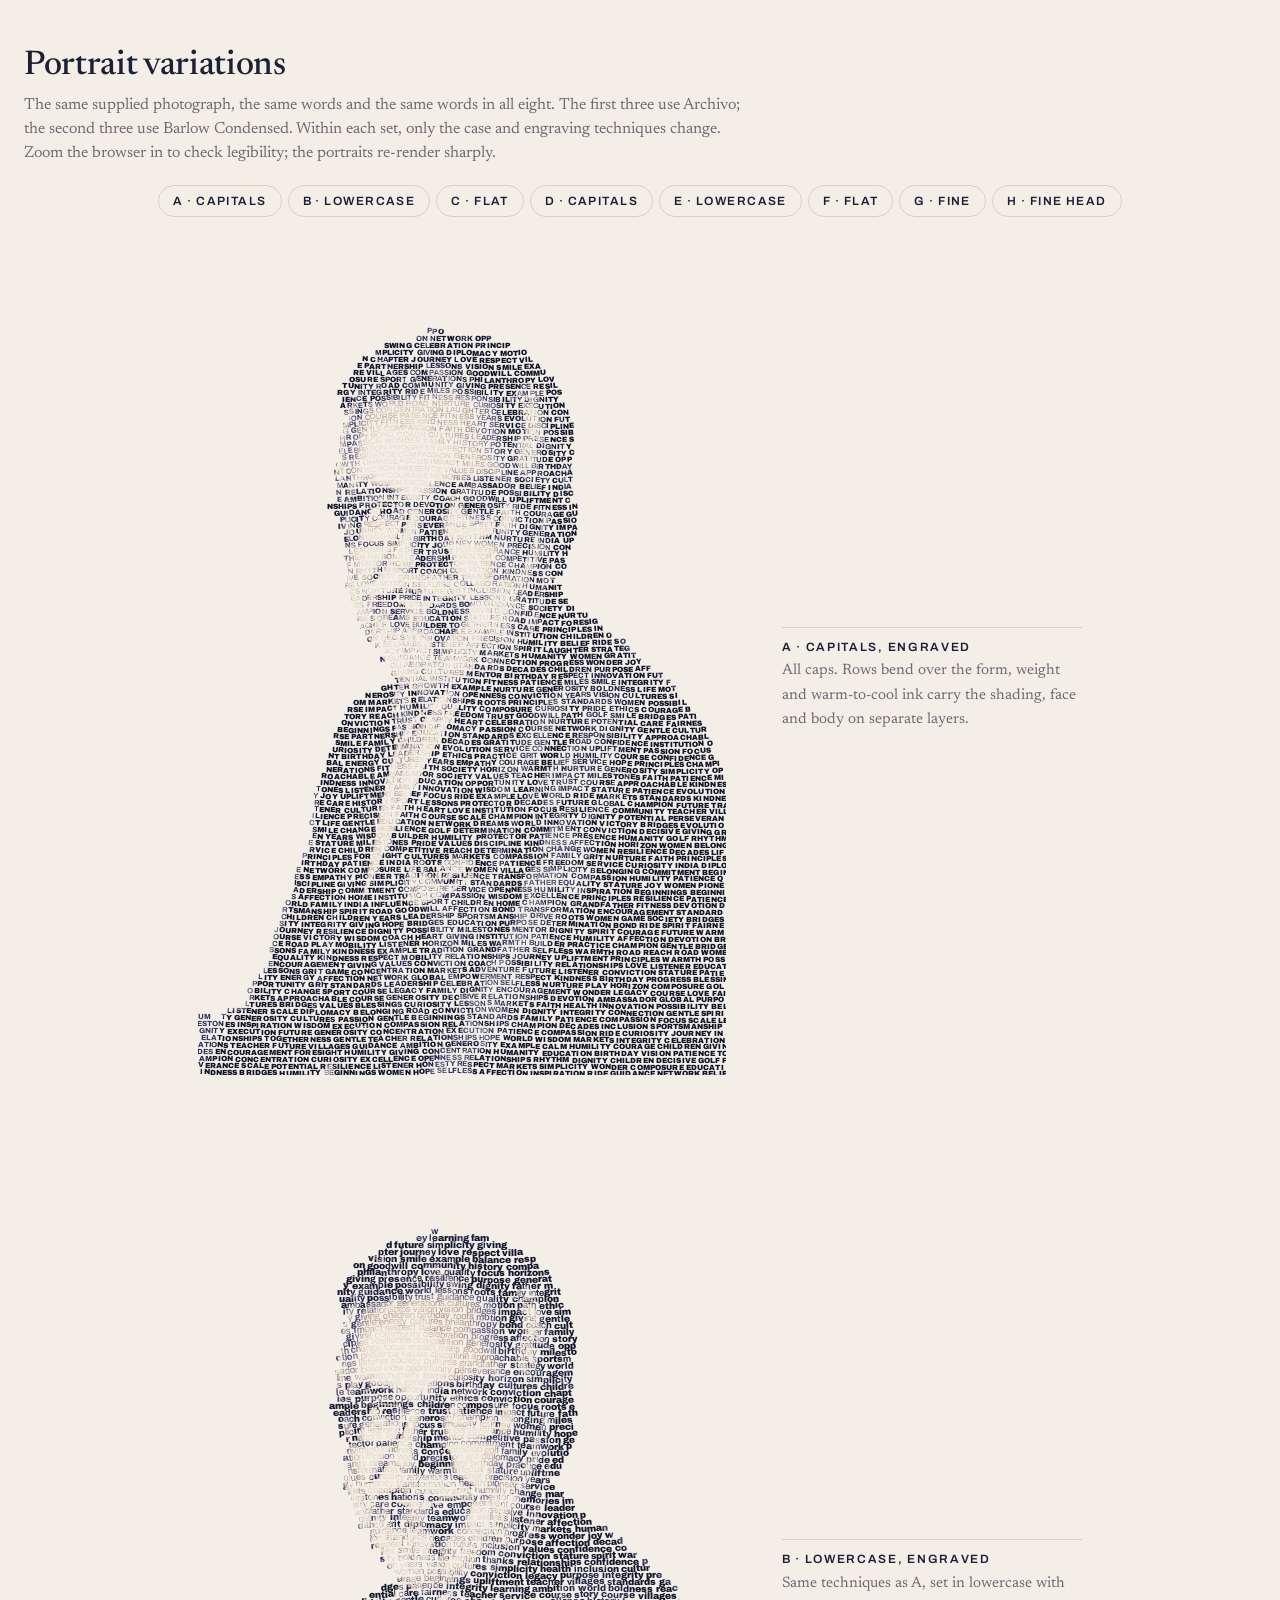
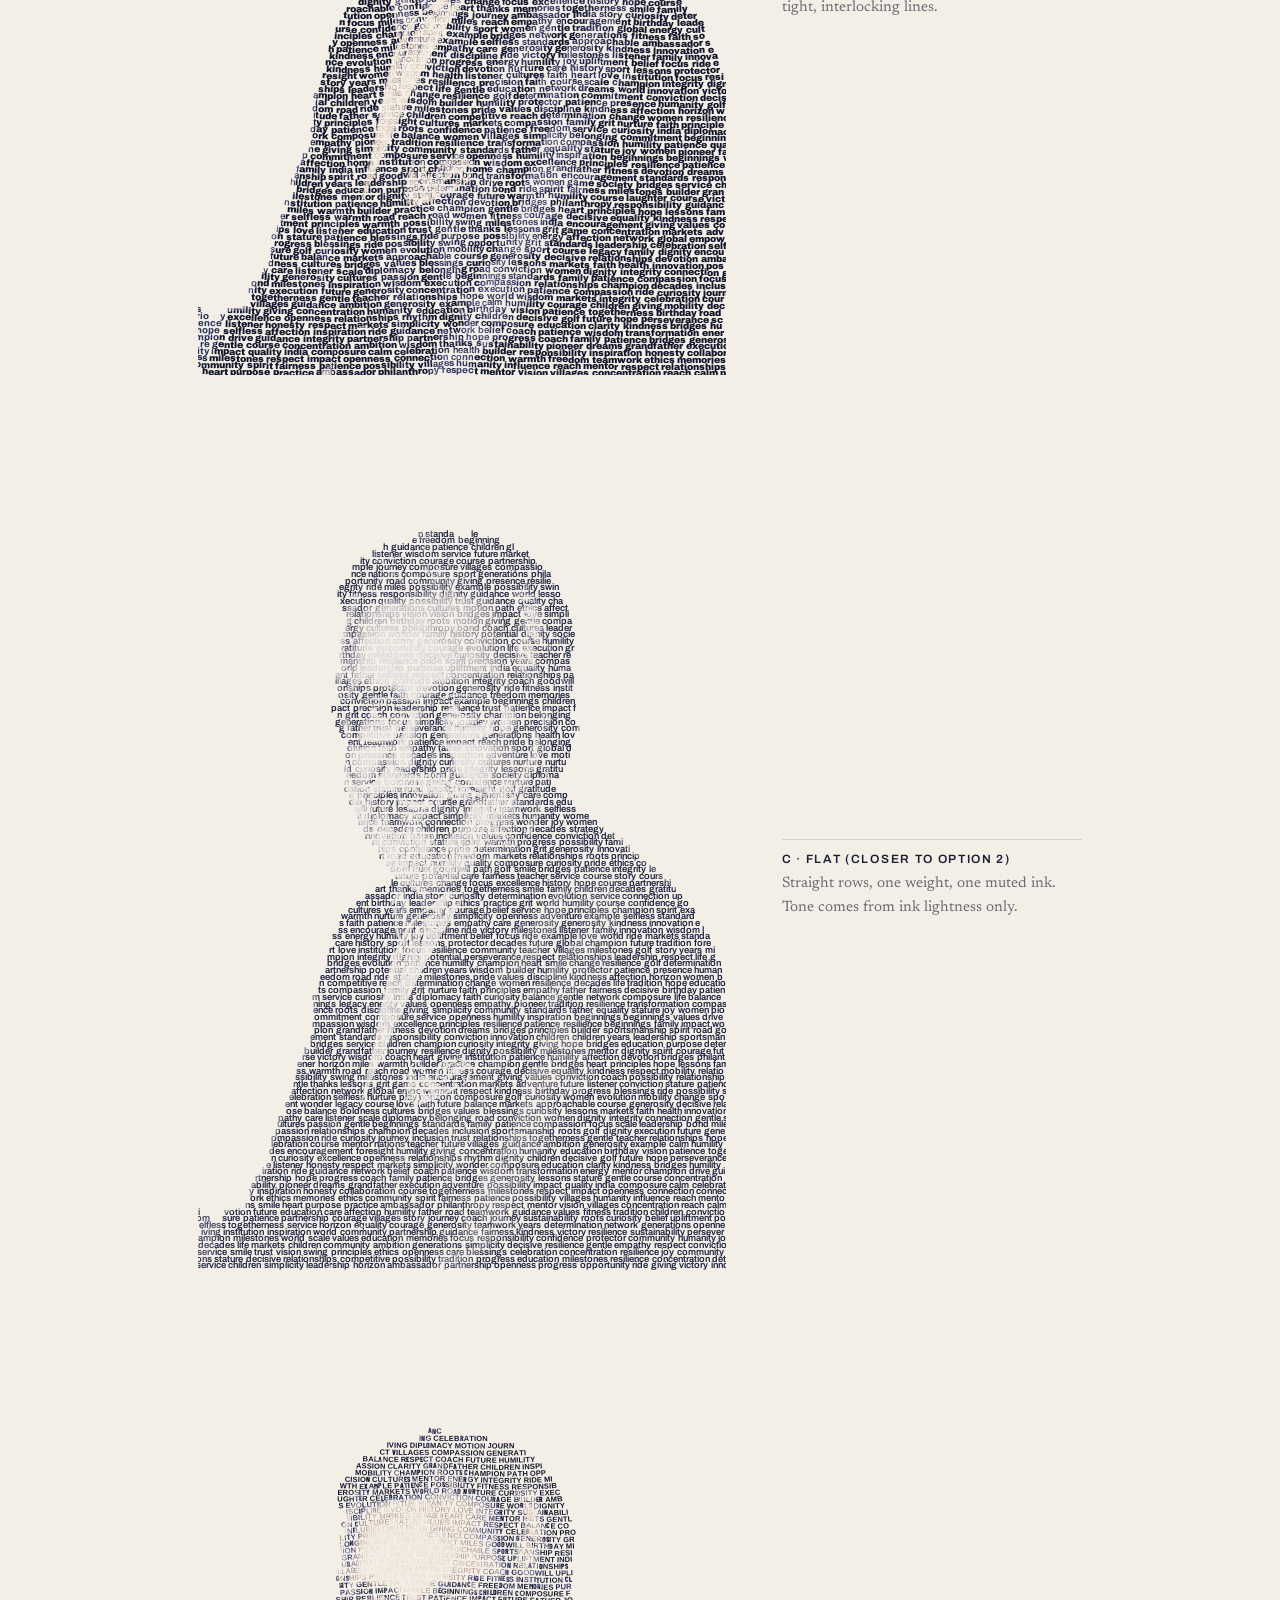
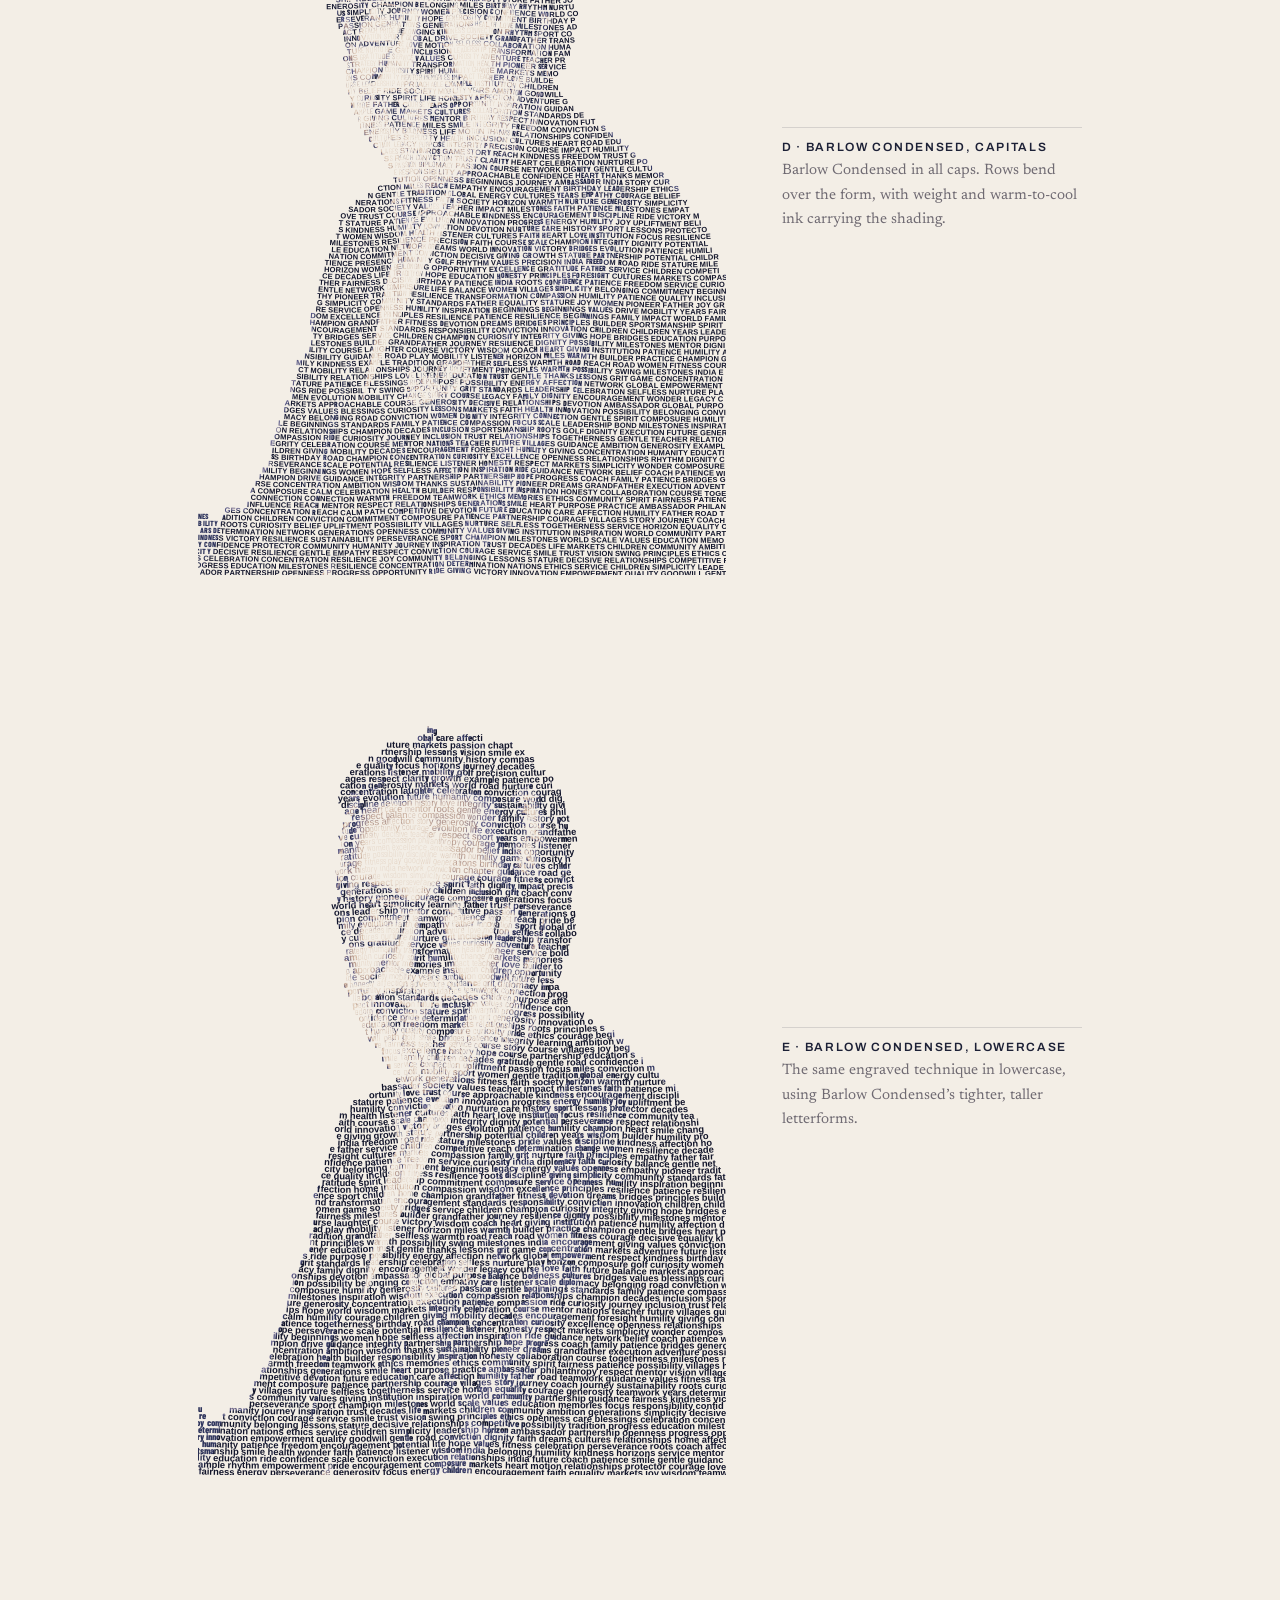
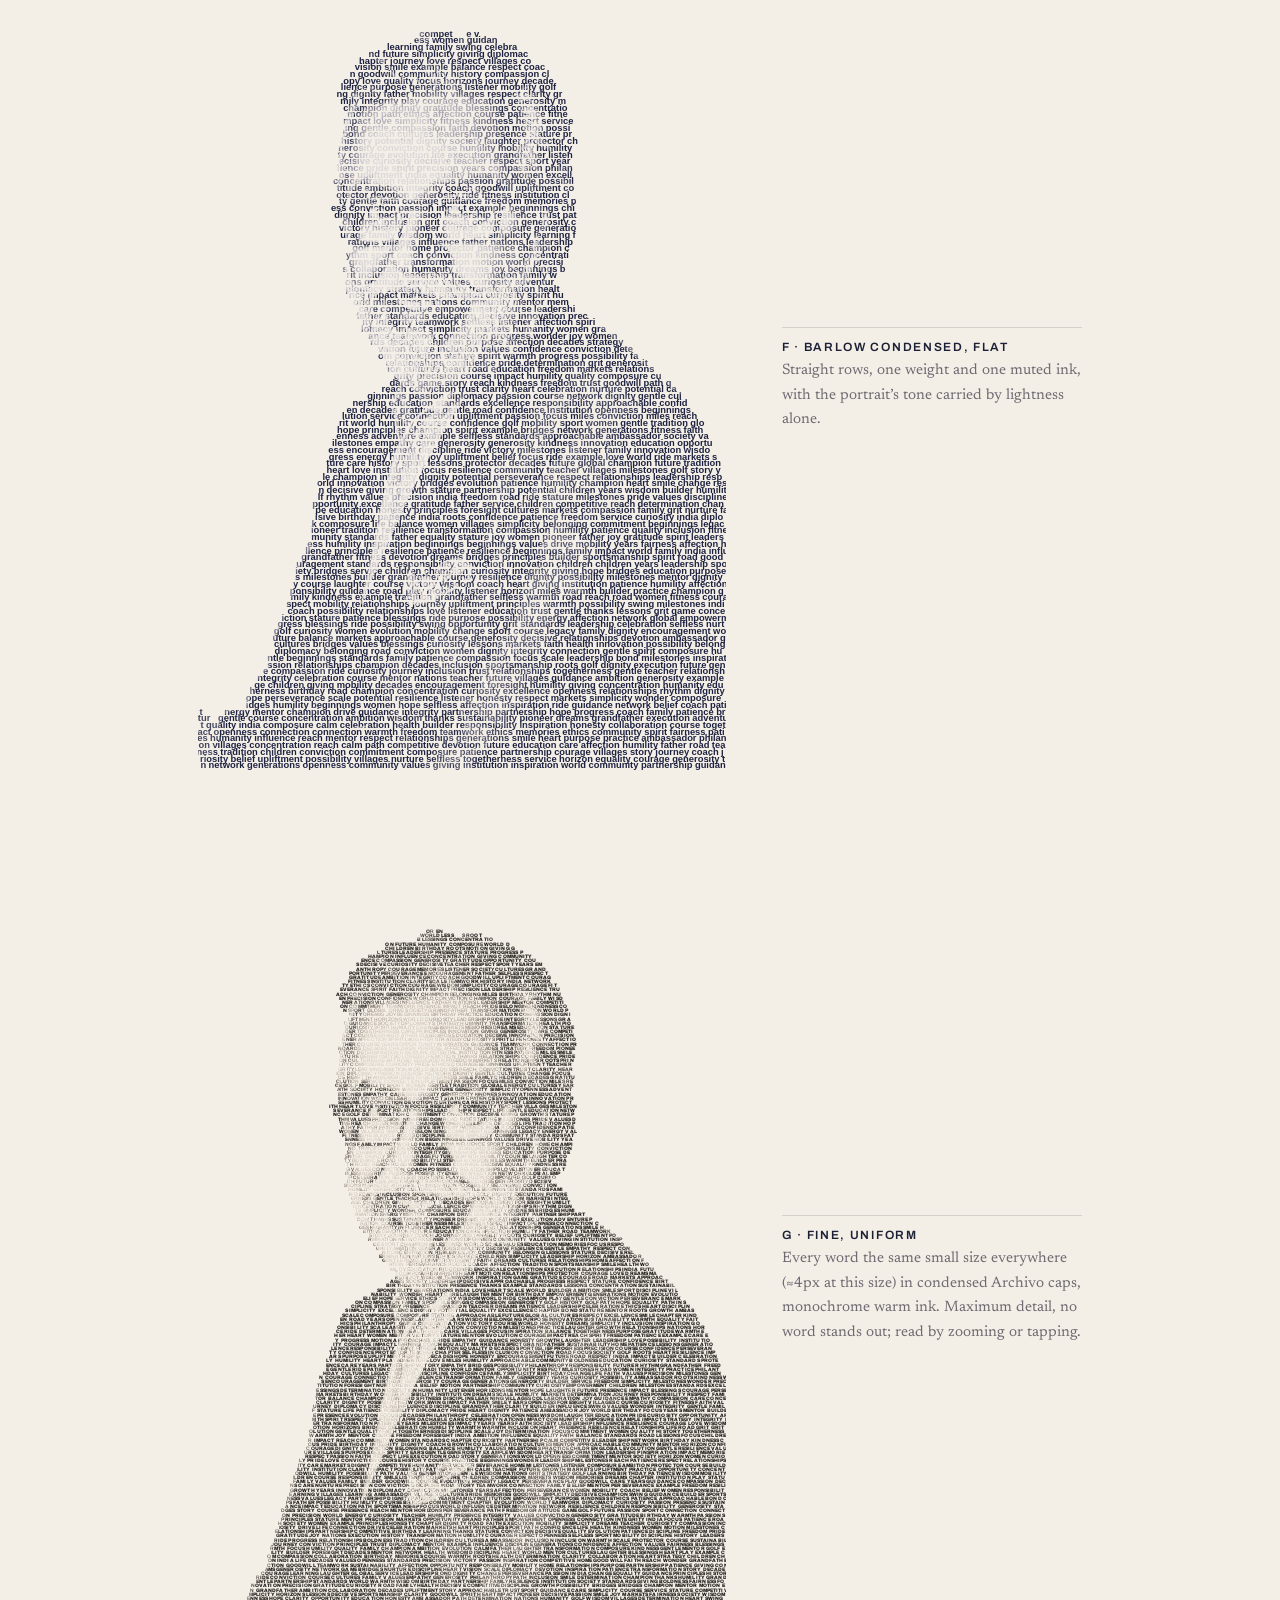
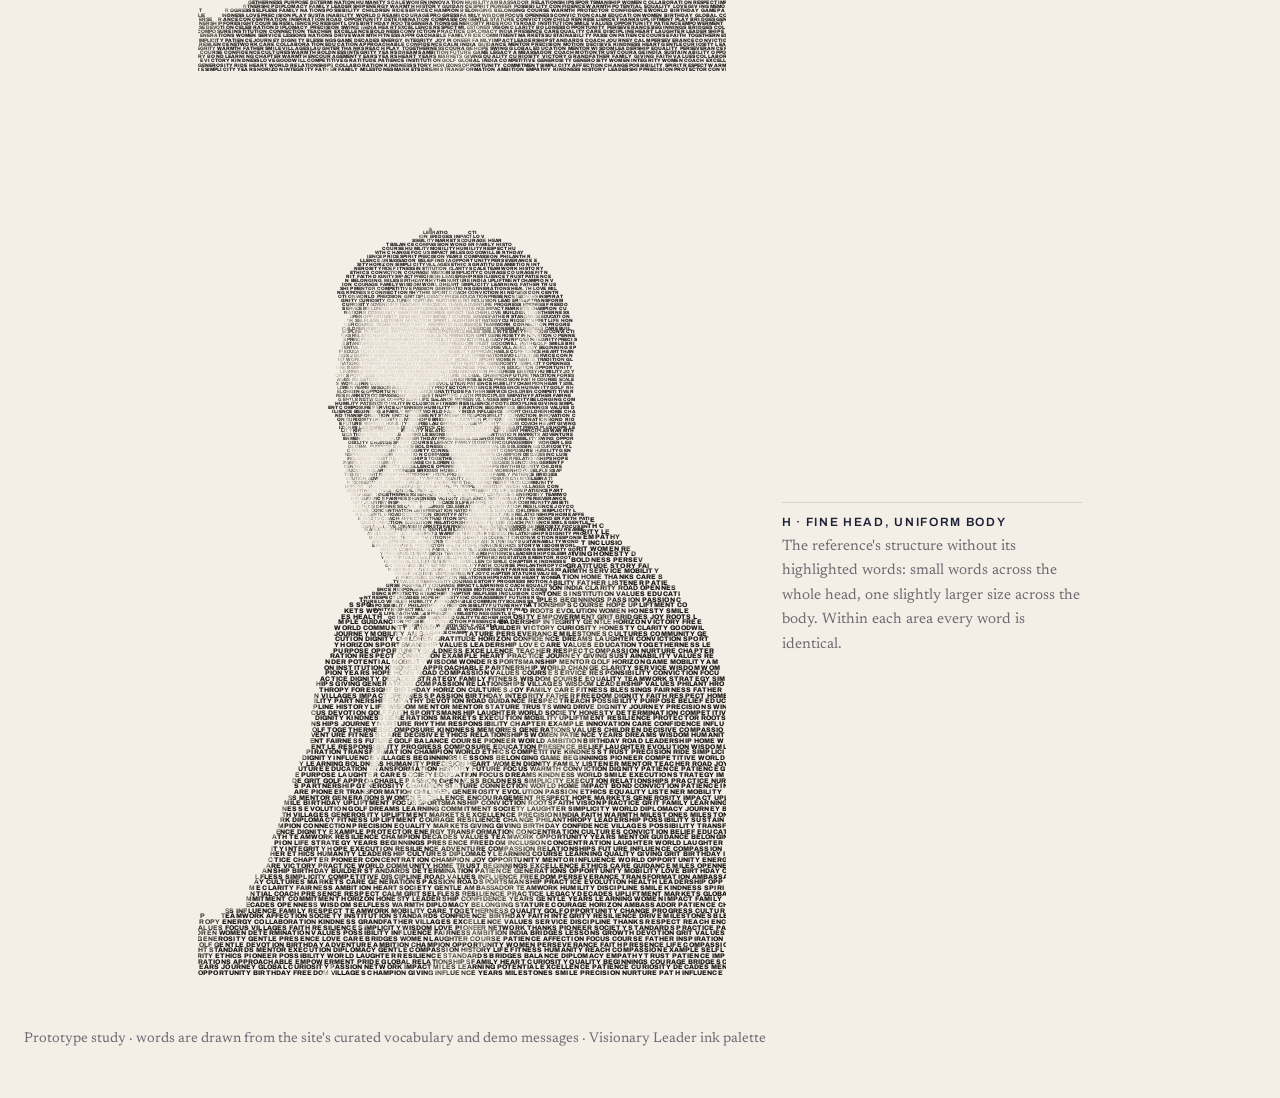
==== commit be45c227: "Variations: add fine-detail portraits G (uniform small) and H (fine head, uniform body) Co-Authored-" ====
--- a/variations/index.html
+++ b/variations/index.html
@@ -37,10 +37,10 @@
 <body>
 <header>
   <h1>Portrait variations</h1>
-  <p>The same supplied photograph, the same words and the same word size in all six. The first three use Archivo; the second three use Barlow Condensed. Within each set, only the case and engraving techniques change. Zoom the browser in to check legibility; the portraits re-render sharply.</p>
+  <p>The same supplied photograph, the same words and the same words in all eight. The first three use Archivo; the second three use Barlow Condensed. Within each set, only the case and engraving techniques change. Zoom the browser in to check legibility; the portraits re-render sharply.</p>
 </header>
 
-<nav><a href="#v-a">A · Capitals</a><a href="#v-b">B · Lowercase</a><a href="#v-c">C · Flat</a><a href="#v-d">D · Capitals</a><a href="#v-e">E · Lowercase</a><a href="#v-f">F · Flat</a></nav>
+<nav><a href="#v-a">A · Capitals</a><a href="#v-b">B · Lowercase</a><a href="#v-c">C · Flat</a><a href="#v-d">D · Capitals</a><a href="#v-e">E · Lowercase</a><a href="#v-f">F · Flat</a><a href="#v-g">G · Fine</a><a href="#v-h">H · Fine head</a></nav>
 <div class="grid">
   <figure id="v-a">
     <div class="stage" data-variant="caps"></div>
@@ -65,6 +65,14 @@
   <figure id="v-f">
     <div class="stage" data-variant="barlow-flat"></div>
     <figcaption><b>F · Barlow Condensed, flat</b><span>Straight rows, one weight and one muted ink, with the portrait’s tone carried by lightness alone.</span></figcaption>
+  </figure>
+  <figure id="v-g">
+    <div class="stage" data-variant="fine"></div>
+    <figcaption><b>G · Fine, uniform</b><span>Every word the same small size everywhere (≈4px at this size) in condensed Archivo caps, monochrome warm ink. Maximum detail, no word stands out; read by zooming or tapping.</span></figcaption>
+  </figure>
+  <figure id="v-h">
+    <div class="stage" data-variant="split"></div>
+    <figcaption><b>H · Fine head, uniform body</b><span>The reference's structure without its highlighted words: small words across the whole head, one slightly larger size across the body. Within each area every word is identical.</span></figcaption>
   </figure>
 </div>
 <p class="note">Prototype study · words are drawn from the site's curated vocabulary and demo messages · Visionary Leader ink palette</p>
@@ -133,6 +141,7 @@
   }
   // warm light → cool shadow (Visionary Leader: muted indigo family)
   const warmCool = ramp([[0, '#f3eee6'], [0.1, '#d9c0aa'], [0.3, '#a5877f'], [0.55, '#5c5b8a'], [0.8, '#2e345d'], [1, '#11142a']]);
+  const warmMono = ramp([[0, '#e0d7ca'], [0.12, '#c4b8aa'], [0.38, '#8d8174'], [0.66, '#4a433d'], [1, '#141110']]);
   const flatInk = ramp([[0, '#f3eee6'], [0.1, '#cfcad0'], [1, '#1c2140']]);
 
   // ---------- renderer ----------
@@ -142,8 +151,13 @@
     flat:         { upper: false, engraved: false, font: 'archivo' },
     'barlow-caps':  { upper: true,  engraved: true,  font: 'barlow' },
     'barlow-lower': { upper: false, engraved: true,  font: 'barlow' },
-    'barlow-flat':  { upper: false, engraved: false, font: 'barlow' }
+    'barlow-flat':  { upper: false, engraved: false, font: 'barlow' },
+    // fine, photographic detail with every word the same size: condensed caps, monochrome warm ink
+    fine:  { upper: true, engraved: false, font: 'archivo', fine: true, rows: 190 },
+    // the reference's structure: small words across the whole head, uniform medium words on the body
+    split: { upper: true, engraved: false, font: 'archivo', fine: true, rows: 140, headRows: 200 }
   };
+  const HEAD = (u, v) => { const dx = (u - 0.475) / 0.3, dy = (v - 0.3) / 0.27; return dx * dx + dy * dy < 1; };
   // 0 = highlight, 1 = deep shadow. Highlights keep a floor of light ink so the whole silhouette stays made of words
   const toneOf = l => { const k = Math.min(1, Math.max(0, (0.85 - l) / 0.7)); return 0.06 + 0.94 * k * k * (3 - 2 * k); }; // S-curve: clean highlights, deep features
   const FACE = (u, v) => { const dx = (u - 0.47) / 0.27, dy = (v - 0.31) / 0.27; return dx * dx + dy * dy < 1; };
@@ -158,14 +172,18 @@
       stage.appendChild(c); const x = c.getContext('2d'); x.textBaseline = 'alphabetic'; return { name, c, x };
     });
     const pick = (u, v) => layers.length === 1 ? layers[0] : layers[FACE(u, v) ? 1 : 0];
+    const regions = opt.headRows ? [{ rows: opt.headRows, inside: HEAD }, { rows: opt.rows, inside: (u, v) => !HEAD(u, v) }]
+                                 : [{ rows: opt.rows || 118, inside: () => true }];
+    const R = rng(20261001);
+    layers.forEach(l => { if ('fontStretch' in l.x) l.x.fontStretch = opt.fine ? 'condensed' : 'semi-condensed'; });
+    for (const region of regions) {
 
     // identical row pitch for every variant; lowercase gets a larger body so its x-height matches cap density
-    const lh = H / 118;   // ≈ 7px rows at live size: reads as an image, words legible up close or zoomed
-    const fs = opt.upper ? lh * 1.12 : lh * 1.4;   // tight leading: letters nearly touch row to row, so shadows can go dark
+    const lh = H / region.rows;   // 118 rows ≈ 7px at live size; the fine variants go down to ≈ 4px
+    const fs = opt.fine ? lh * 1.18 : opt.upper ? lh * 1.12 : lh * 1.4;   // tight leading: letters nearly touch row to row, so shadows can go dark
     const track = opt.upper ? fs * 0.02 : 0;
     const space = fs * 0.26;
     const amp = opt.engraved ? lh * 1.6 : 0;             // how far rows bend over the form
-    const R = rng(20261001);
     const widthCache = new Map();
     const adv = (ch, wt) => {
       const k = wt + ch; let v = widthCache.get(k);
@@ -176,7 +194,6 @@
     // 0 = highlight, 1 = deep shadow. Highlights keep a floor of light ink so the whole silhouette stays made of words
     const tone = (x, y) => toneOf(L(x / W, y / H));
 
-    layers.forEach(l => { if ('fontStretch' in l.x) l.x.fontStretch = 'semi-condensed'; });
 
     for (let y0 = -amp; y0 < H + amp; y0 += lh) {
       let x = -R() * fs * 6;
@@ -184,10 +201,10 @@
         let word = words[(R() * words.length) | 0]; word = opt.upper ? word.toUpperCase() : word;
         for (const ch of word) {
           const t0 = tone(x, baseline(x, y0));
-          const wt = opt.engraved ? Math.round((120 + 780 * Math.pow(t0, 0.85)) / 20) * 20 : 600;
+          const wt = opt.engraved ? Math.round((120 + 780 * Math.pow(t0, 0.85)) / 20) * 20 : opt.fine ? Math.round((300 + 500 * t0) / 50) * 50 : 600;
           const a = adv(ch, wt), cx = x + a / 2, cy = baseline(cx, y0);
           const u = cx / W, v = (cy - fs * 0.3) / H;
-          if (u >= 0 && u <= 1 && v >= 0 && v <= 1 && M(u, v) > 0.5) {
+          if (u >= 0 && u <= 1 && v >= 0 && v <= 1 && M(u, v) > 0.5 && region.inside(u, v)) {
             const ctx = pick(u, v).x;
             ctx.font = `${wt} ${fs}px ${font}`;
             ctx.fillStyle = '#000';
@@ -206,8 +223,9 @@
         x += space;
       }
     }
+    }
     // colour every pixel inside the letters from the tone-mapped photo, so detail survives below letter size
-    const paint = colourImage(opt.engraved ? warmCool : flatInk);
+    const paint = colourImage(opt.engraved ? warmCool : opt.fine ? warmMono : flatInk);
     layers.forEach(l => {
       l.x.setTransform(1, 0, 0, 1, 0, 0);
       l.x.globalCompositeOperation = 'source-in';
